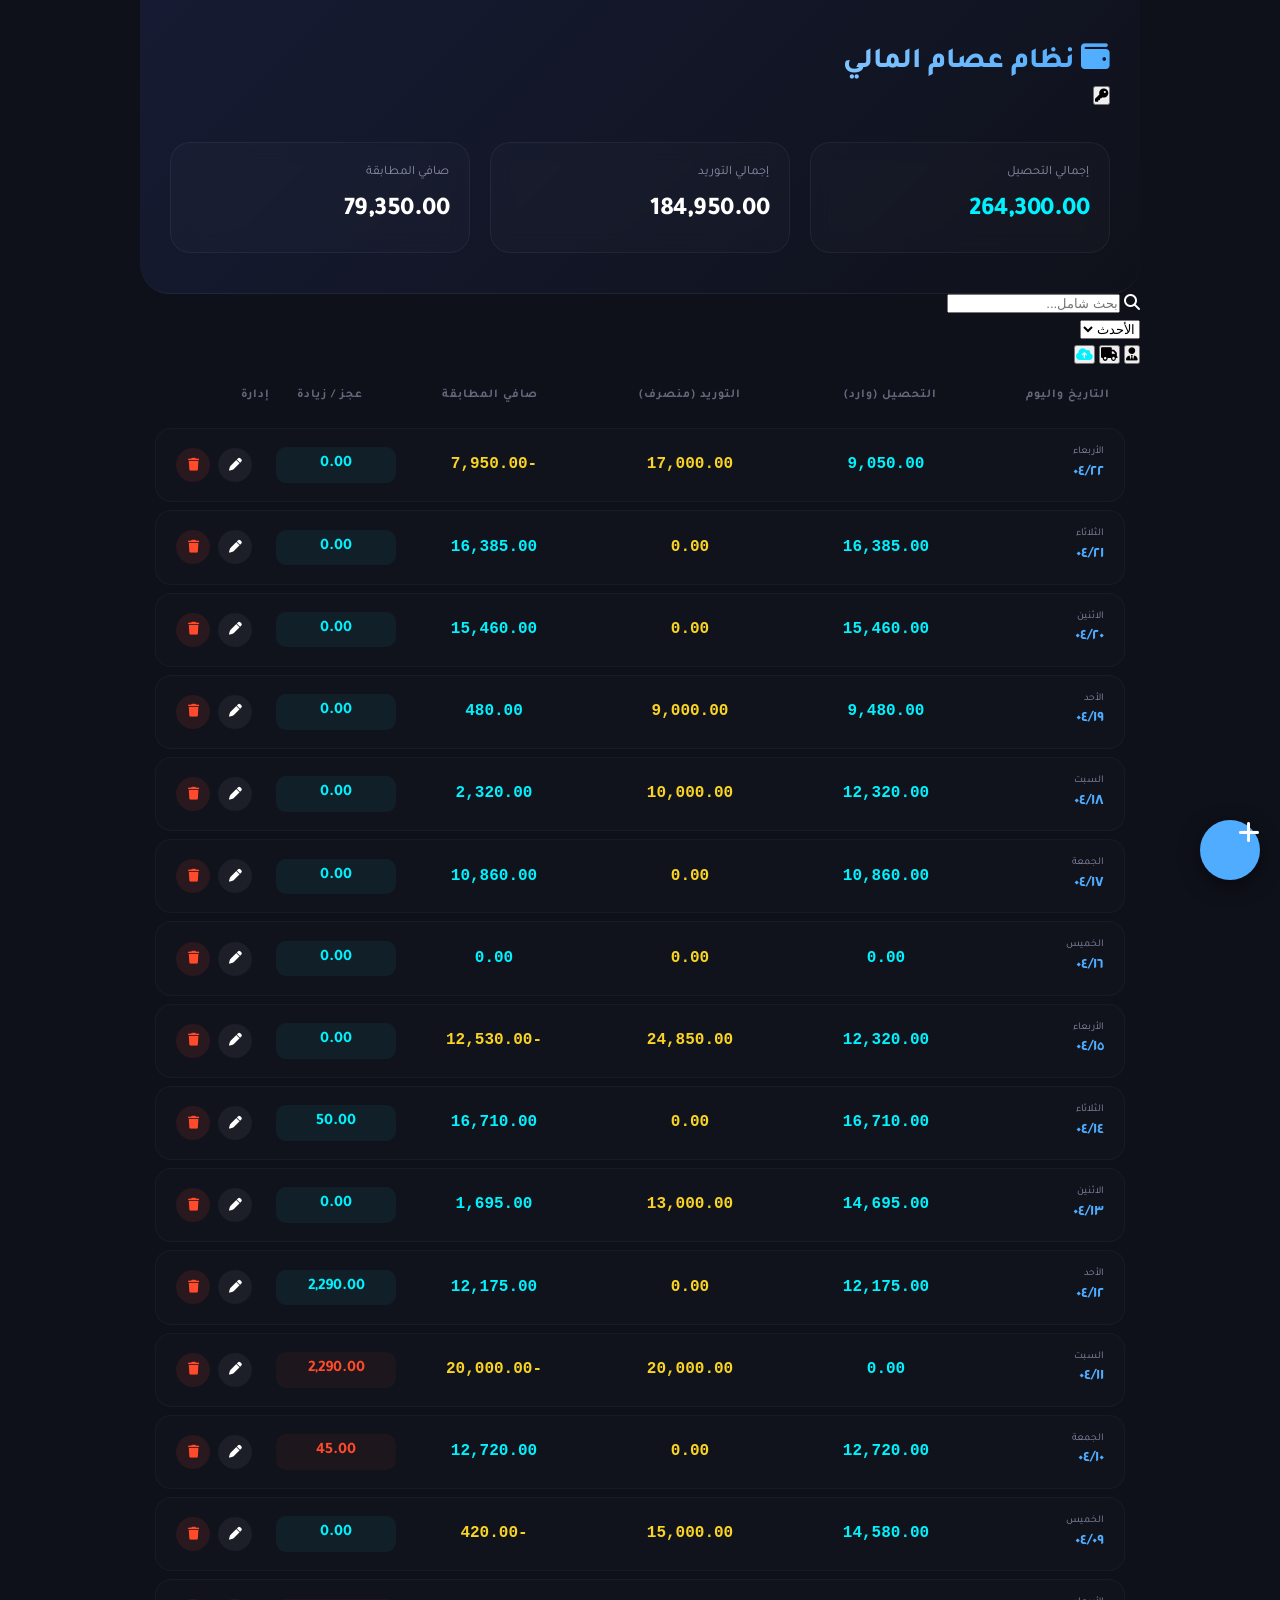
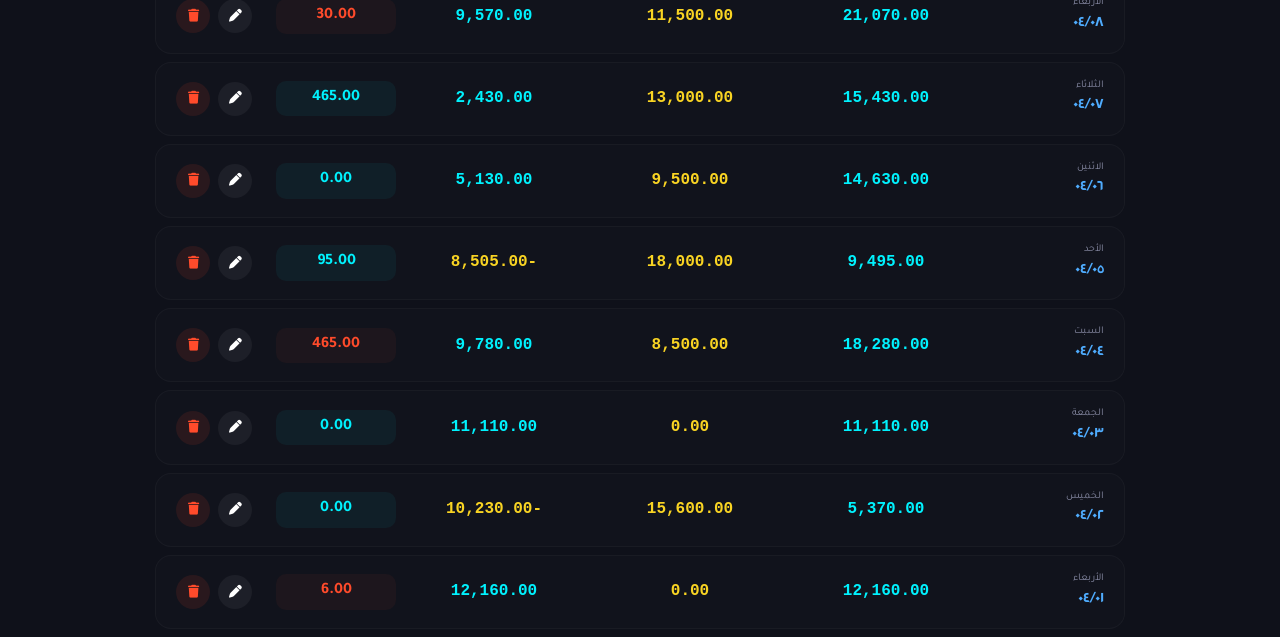
==== index.html @ e0b7559a "Cloud Integration: Added 'Save Supply Invoices' to GitHub, Fixed Excel encoding (English headers), a" ====
<!DOCTYPE html>
<html lang="ar" dir="rtl">
<head>
    <meta charset="UTF-8">
    <meta name="viewport" content="width=device-width, initial-scale=1.0">
    <title>Essam Financial OS | الرئيسية</title>
    <link rel="stylesheet" href="css/vars.css">
    <link rel="stylesheet" href="css/dashboard.css">
    <link rel="stylesheet" href="css/modals.css">
    <link href="https://fonts.googleapis.com/css2?family=Tajawal:wght@400;500;700&display=swap" rel="stylesheet">
    <link rel="stylesheet" href="https://cdnjs.cloudflare.com/ajax/libs/font-awesome/6.4.0/css/all.min.css">
</head>
<body>
    <div id="app">
        <header class="main-header">
            <div class="header-top">
                <h1><i class="fas fa-wallet"></i> نظام عصام المالي</h1>
                <div class="header-actions">
                    <button class="btn-action" id="navSettings"><i class="fas fa-key"></i></button>
                </div>
            </div>

            <div class="f-summary-grid">
                <div class="f-card-premium income">
                    <span class="f-label">إجمالي التحصيل</span>
                    <span class="f-value" id="fTotalCollection">0.00</span>
                </div>
                <div class="f-card-premium supply">
                    <span class="f-label">إجمالي التوريد</span>
                    <span class="f-value" id="fTotalSupply">0.00</span>
                </div>
                <div class="f-card-premium amazon">
                    <span class="f-label">صافي المطابقة</span>
                    <span class="f-value" id="fTotalAmazon">0.00</span>
                </div>
            </div>
        </header>

        <div class="smart-toolbar">
            <div class="search-box">
                <i class="fas fa-search"></i>
                <input type="text" id="searchTerm" placeholder="بحث شامل...">
            </div>
            <div class="toolbar-group">
                <select id="sortBy">
                    <option value="date-desc">الأحدث</option>
                    <option value="date-asc">الأقدم</option>
                </select>
            </div>
            <div class="toolbar-actions">
                <button class="btn-action" onclick="openReportModal('essam')" title="تقرير عصام"><i class="fas fa-user-tie"></i></button>
                <button class="btn-action" onclick="openReportModal('amazon')" title="تقرير أمازون"><i class="fas fa-truck"></i></button>
                <button class="btn-action pulse" id="btnSyncGithub" title="حفظ التوريدات للسحابة"><i class="fas fa-cloud-upload-alt" style="color:#00f2fe"></i></button>
            </div>
        </div>

        <div class="ledger-header">
            <div>التاريخ واليوم</div>
            <div style="text-align:center">التحصيل (وارد)</div>
            <div style="text-align:center">التوريد (منصرف)</div>
            <div style="text-align:center">صافي المطابقة</div>
            <div style="text-align:center">عجز / زيادة</div>
            <div style="text-align:right">إدارة</div>
        </div>
        <div class="ledger-body" id="detailedReportsList"></div>

        <div class="fab" onclick="openAddModal()">
            <i class="fas fa-plus"></i>
        </div>

        <!-- Add Modal -->
        <div id="recordModal" class="modal">
            <div class="modal-content">
                <div class="modal-header"><h3>إضافة سجل</h3><button class="close-modal" onclick="closeAddModal()">&times;</button></div>
                <form id="recordForm" class="form-grid">
                    <input type="hidden" id="recordIndex">
                    <div class="form-group"><label>التاريخ</label><input type="date" id="date" required></div>
                    <div style="display:grid;grid-template-columns:1fr 1fr;gap:10px;">
                        <div class="form-group"><label>التحصيل (+)</label><input type="number" id="collection" value="0"></div>
                        <div class="form-group"><label>انستا (+)</label><input type="number" id="instaShop" value="0"></div>
                    </div>
                    <div style="display:grid;grid-template-columns:1fr 1fr;gap:10px;">
                        <div class="form-group"><label>توريد (-)</label><input type="number" id="supply" value="0"></div>
                        <div class="form-group"><label>كاش (-)</label><input type="number" id="cash" value="0"></div>
                    </div>
                    <div style="display:grid;grid-template-columns:1fr 1fr;gap:10px;">
                        <div class="form-group"><label>مشتريات (-)</label><input type="number" id="purchases" value="0"></div>
                        <div class="form-group"><label>محل (-)</label><input type="number" id="expenses" value="0"></div>
                    </div>
                    <div class="form-group"><label>عصام (-)</label><input type="number" id="essam" value="0"></div>
                    <div class="form-group"><label>الفعلي بالخزنة</label><input type="number" id="actualAmount" value="0"></div>
                    <button type="submit" class="btn-submit">حفظ</button>
                </form>
            </div>
        </div>

        <!-- Report Modal -->
        <div id="reportModal" class="modal">
            <div class="modal-content" style="max-width:350px">
                <div class="modal-header"><h3 id="repTitle">تقرير</h3><button class="close-modal" onclick="closeReportModal()">&times;</button></div>
                <div class="form-grid">
                    <div class="form-group"><label>من</label><input type="date" id="repFrom"></div>
                    <div class="form-group"><label>إلى</label><input type="date" id="repTo"></div>
                    <div class="report-options">
                        <button class="btn-report" onclick="exportReport('excel')"><i class="fas fa-file-excel"></i> Excel</button>
                        <button class="btn-report" onclick="exportReport('pdf')"><i class="fas fa-file-pdf"></i> PDF</button>
                    </div>
                </div>
            </div>
        </div>
    </div>

    <script src="config.js"></script>
    <script src="app.js"></script>
</body>
</html>
---- css/vars.css ----
:root {
    --primary: #4facfe;
    --primary-dark: #00f2fe;
    --secondary: #8b8ea8;
    --success: #00f2fe;
    --warning: #f9d423;
    --danger: #ff4b2b;
    --bg-dark: #0f111a;
    --glass-bg: rgba(255, 255, 255, 0.03);
    --glass-border: rgba(255, 255, 255, 0.08);
    --text-main: #ffffff;
    --font-main: 'Tajawal', sans-serif;
}

* {
    margin: 0;
    padding: 0;
    box-sizing: border-box;
    -webkit-tap-highlight-color: transparent;
}

body {
    font-family: var(--font-main);
    background-color: var(--bg-dark);
    color: var(--text-main);
    line-height: 1.6;
    overflow-x: hidden;
}

#app {
    max-width: 1000px;
    margin: 0 auto;
    min-height: 100vh;
}

.btn-submit {
    width: 100%;
    padding: 14px;
    border-radius: 12px;
    border: none;
    background: linear-gradient(135deg, var(--primary), var(--primary-dark));
    color: white;
    font-weight: 700;
    font-size: 1rem;
    cursor: pointer;
    transition: 0.3s;
}

.btn-submit:hover { transform: translateY(-2px); box-shadow: 0 5px 15px rgba(79, 172, 254, 0.4); }
---- css/dashboard.css ----
/* Premium Dashboard Styles */
.main-header {
    background: linear-gradient(135deg, #161b33 0%, #0f111a 100%);
    padding: 40px 30px;
    border-bottom: 1px solid rgba(255, 255, 255, 0.05);
    border-radius: 0 0 30px 30px;
}

.header-top h1 {
    font-size: 1.8rem;
    background: linear-gradient(to right, #fff, #4facfe);
    -webkit-background-clip: text;
    -webkit-text-fill-color: transparent;
    font-weight: 800;
}

.f-summary-grid {
    display: grid;
    grid-template-columns: repeat(3, 1fr);
    gap: 20px;
    margin-top: 30px;
}

.f-card-premium {
    background: rgba(255, 255, 255, 0.02);
    padding: 20px;
    border-radius: 20px;
    border: 1px solid rgba(255, 255, 255, 0.05);
    backdrop-filter: blur(10px);
    transition: 0.3s;
}

.f-card-premium:hover { border-color: var(--primary); transform: translateY(-3px); }
.f-card-premium .f-label { color: var(--secondary); font-size: 0.8rem; margin-bottom: 8px; display: block; }
.f-card-premium .f-value { font-size: 1.6rem; font-weight: 800; letter-spacing: -0.5px; }

/* Ledger Overhaul */
.ledger-header {
    display: grid;
    grid-template-columns: 120px 1fr 1fr 1fr 120px 100px;
    padding: 15px 30px;
    font-size: 0.75rem;
    font-weight: 700;
    color: var(--secondary);
    letter-spacing: 1px;
    opacity: 0.7;
}

.ledger-row-premium {
    display: grid;
    grid-template-columns: 120px 1fr 1fr 1fr 120px 100px;
    align-items: center;
    background: rgba(255, 255, 255, 0.01);
    margin: 8px 15px;
    padding: 15px 20px;
    border-radius: 16px;
    border: 1px solid rgba(255, 255, 255, 0.03);
    transition: 0.2s;
}

.ledger-row-premium:hover { background: rgba(255, 255, 255, 0.04); border-color: rgba(255, 255, 255, 0.1); }

.col-date { display: flex; flex-direction: column; }
.day-name { font-size: 0.65rem; color: var(--secondary); text-transform: uppercase; }
.date-val { font-size: 1rem; font-weight: 700; color: var(--primary); }

.col-val { font-family: 'JetBrains Mono', monospace; font-size: 1rem; font-weight: 600; text-align: center; }
.income { color: #00f2fe; }
.expense { color: #f9d423; }

.col-val-diff { text-align: center; padding: 5px 10px; border-radius: 10px; }
.col-val-diff span { display: block; font-size: 0.6rem; margin-bottom: 2px; }
.col-val-diff.pos { background: rgba(0, 242, 254, 0.05); color: #00f2fe; }
.col-val-diff.neg { background: rgba(255, 75, 43, 0.05); color: #ff4b2b; }

.col-actions { display: flex; gap: 8px; justify-content: flex-end; }
.btn-circle-edit, .btn-circle-delete {
    width: 34px; height: 34px; border-radius: 50%; border: none; cursor: pointer; display: flex; align-items: center; justify-content: center; font-size: 0.8rem; transition: 0.2s;
}
.btn-circle-edit { background: rgba(255,255,255,0.05); color: #fff; }
.btn-circle-delete { background: rgba(255, 75, 43, 0.1); color: #ff4b2b; }
.btn-circle-edit:hover { background: var(--primary); }
.btn-circle-delete:hover { background: #ff4b2b; color: #fff; }

.no-data-premium { padding: 50px; text-align: center; color: var(--secondary); font-size: 0.9rem; }

/* Print Mode Optimization */
@media print {
    body { background: #fff !important; color: #000 !important; padding: 0; }
    .main-header, .smart-toolbar, .fab, .col-actions, .modal { display: none !important; }
    #app { max-width: 100%; margin: 0; padding: 0; box-shadow: none; }
    
    .ledger-header, .ledger-row-premium {
        grid-template-columns: 1fr 1fr 1fr 1fr 1fr !important; /* Hide actions column */
        border: 1px solid #eee !important;
        background: #fff !important;
        color: #000 !important;
        margin: 0 !important;
        border-radius: 0 !important;
    }
    
    .date-val, .income, .expense, .pos, .neg { color: #000 !important; background: none !important; }
    .day-name { color: #666 !important; }
    
    .ledger-row-premium { page-break-inside: avoid; }
}
---- css/modals.css ----
/* Modals & Popups */
.modal {
    position: fixed;
    top: 0;
    left: 0;
    width: 100%;
    height: 100%;
    background: rgba(0,0,0,0.8);
    display: flex;
    justify-content: center;
    align-items: center;
    z-index: 1000;
    opacity: 0;
    visibility: hidden;
    transition: 0.3s;
    backdrop-filter: blur(5px);
}

.modal.active { opacity: 1; visibility: visible; }

.modal-content {
    background: #1a1c2c;
    width: 90%;
    max-width: 400px;
    padding: 25px;
    border-radius: 20px;
    border: 1px solid var(--glass-border);
    position: relative;
}

.modal-header {
    display: flex;
    justify-content: space-between;
    align-items: center;
    margin-bottom: 20px;
}

.close-modal {
    background: none;
    border: none;
    color: var(--secondary);
    font-size: 1.5rem;
    cursor: pointer;
}

.form-grid {
    display: grid;
    grid-template-columns: 1fr;
    gap: 15px;
}

.form-group label {
    display: block;
    font-size: 0.8rem;
    color: var(--secondary);
    margin-bottom: 5px;
}

.form-group input {
    width: 100%;
    padding: 10px;
    background: rgba(0,0,0,0.3);
    border: 1px solid var(--glass-border);
    border-radius: 8px;
    color: white;
}

/* Specific Report Modal Styles */
.report-options {
    display: grid;
    grid-template-columns: 1fr 1fr;
    gap: 10px;
    margin-top: 20px;
}

.btn-report {
    padding: 12px;
    border-radius: 10px;
    border: 1px solid var(--glass-border);
    background: var(--glass-bg);
    color: white;
    font-size: 0.8rem;
    cursor: pointer;
    text-align: center;
}

.btn-report i { display: block; font-size: 1.2rem; margin-bottom: 5px; }
.btn-report:hover { background: var(--primary); border-color: var(--primary); }

/* Floating Action Button */
.fab {
    position: fixed;
    bottom: 20px;
    right: 20px;
    width: 60px;
    height: 60px;
    background: var(--primary);
    border-radius: 50%;
    display: flex;
    justify-content: center;
    align-items: center;
    color: white;
    font-size: 1.5rem;
    box-shadow: 0 5px 20px rgba(0,0,0,0.5);
    z-index: 500;
    cursor: pointer;
}
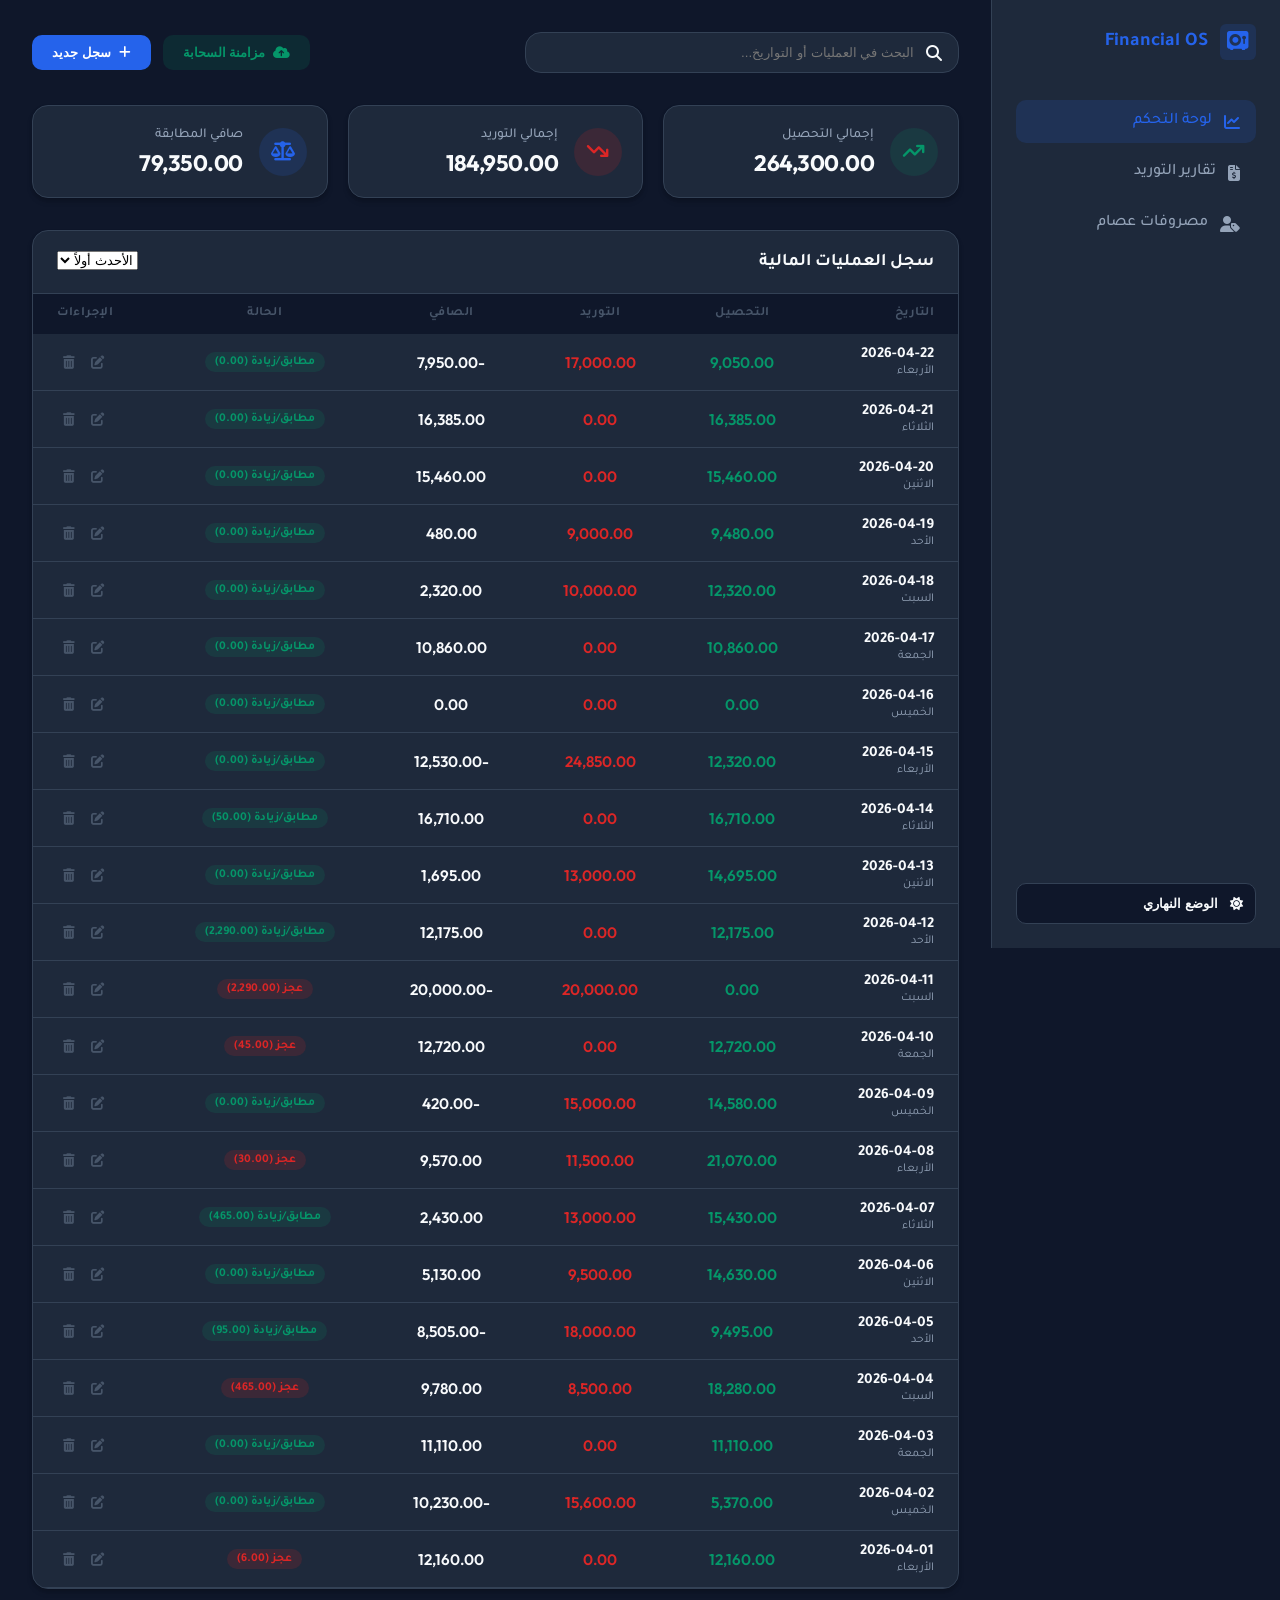
==== commit 836ffefa: "Enterprise Overhaul: Implemented High-Density UI, Advanced Theme Engine, and Native RTL Architecture" ====
--- a/index.html
+++ b/index.html
@@ -1,115 +1,170 @@
 <!DOCTYPE html>
-<html lang="ar" dir="rtl">
+<html lang="ar" dir="rtl" data-theme="dark">
 <head>
     <meta charset="UTF-8">
     <meta name="viewport" content="width=device-width, initial-scale=1.0">
-    <title>Essam Financial OS | الرئيسية</title>
-    <link rel="stylesheet" href="css/vars.css">
-    <link rel="stylesheet" href="css/dashboard.css">
+    <title>Financial OS | Command Center</title>
+    <link rel="stylesheet" href="css/theme.css">
+    <link rel="stylesheet" href="css/dashboard_new.css">
     <link rel="stylesheet" href="css/modals.css">
-    <link href="https://fonts.googleapis.com/css2?family=Tajawal:wght@400;500;700&display=swap" rel="stylesheet">
+    <link rel="stylesheet" href="css/print.css">
+    <link href="https://fonts.googleapis.com/css2?family=Outfit:wght@400;600&family=Tajawal:wght@400;500;700&display=swap" rel="stylesheet">
     <link rel="stylesheet" href="https://cdnjs.cloudflare.com/ajax/libs/font-awesome/6.4.0/css/all.min.css">
 </head>
 <body>
-    <div id="app">
-        <header class="main-header">
-            <div class="header-top">
-                <h1><i class="fas fa-wallet"></i> نظام عصام المالي</h1>
-                <div class="header-actions">
-                    <button class="btn-action" id="navSettings"><i class="fas fa-key"></i></button>
+    <div class="app-shell">
+        <aside class="sidebar">
+            <div class="logo">
+                <div class="logo-icon"><i class="fas fa-vault"></i></div>
+                <span>Financial OS</span>
+            </div>
+            <nav class="side-nav">
+                <a href="#" class="active"><i class="fas fa-chart-line"></i> لوحة التحكم</a>
+                <a href="#" onclick="openReportModal('amazon')"><i class="fas fa-file-invoice-dollar"></i> تقارير التوريد</a>
+                <a href="#" onclick="openReportModal('essam')"><i class="fas fa-user-tag"></i> مصروفات عصام</a>
+            </nav>
+            <div class="sidebar-footer">
+                <button id="themeToggle" class="theme-btn">
+                    <i class="fas fa-moon"></i>
+                    <span>الوضع الليلي</span>
+                </button>
+            </div>
+        </aside>
+
+        <main class="main-content">
+            <header class="top-bar">
+                <div class="search-wrapper">
+                    <i class="fas fa-search"></i>
+                    <input type="text" id="searchTerm" placeholder="البحث في العمليات أو التواريخ...">
                 </div>
+                <div class="top-actions">
+                    <button class="btn-sync" id="btnSyncGithub" title="Sync to Cloud">
+                        <i class="fas fa-cloud-upload-alt"></i>
+                        <span>مزامنة السحابة</span>
+                    </button>
+                    <button class="btn-primary" onclick="openAddModal()">
+                        <i class="fas fa-plus"></i>
+                        <span>سجل جديد</span>
+                    </button>
+                </div>
+            </header>
+
+            <div class="dashboard-grid">
+                <!-- Summary Section -->
+                <section class="summary-section">
+                    <div class="stat-card">
+                        <div class="stat-icon income"><i class="fas fa-arrow-trend-up"></i></div>
+                        <div class="stat-info">
+                            <span class="stat-label">إجمالي التحصيل</span>
+                            <h3 id="fTotalCollection">0.00</h3>
+                        </div>
+                    </div>
+                    <div class="stat-card">
+                        <div class="stat-icon expense"><i class="fas fa-arrow-trend-down"></i></div>
+                        <div class="stat-info">
+                            <span class="stat-label">إجمالي التوريد</span>
+                            <h3 id="fTotalSupply">0.00</h3>
+                        </div>
+                    </div>
+                    <div class="stat-card highlight">
+                        <div class="stat-icon balance"><i class="fas fa-scale-balanced"></i></div>
+                        <div class="stat-info">
+                            <span class="stat-label">صافي المطابقة</span>
+                            <h3 id="fTotalAmazon">0.00</h3>
+                        </div>
+                    </div>
+                </section>
+
+                <!-- Data Table Section -->
+                <section class="table-section">
+                    <div class="table-card">
+                        <div class="table-header">
+                            <h2>سجل العمليات المالية</h2>
+                            <div class="table-filters">
+                                <select id="sortBy">
+                                    <option value="date-desc">الأحدث أولاً</option>
+                                    <option value="date-asc">الأقدم أولاً</option>
+                                </select>
+                            </div>
+                        </div>
+                        <div class="table-responsive">
+                            <table class="financial-table">
+                                <thead>
+                                    <tr>
+                                        <th>التاريخ</th>
+                                        <th class="text-center">التحصيل</th>
+                                        <th class="text-center">التوريد</th>
+                                        <th class="text-center">الصافي</th>
+                                        <th class="text-center">الحالة</th>
+                                        <th class="text-right">الإجراءات</th>
+                                    </tr>
+                                </thead>
+                                <tbody id="detailedReportsList">
+                                    <!-- Dynamic Content -->
+                                </tbody>
+                            </table>
+                        </div>
+                    </div>
+                </section>
             </div>
+        </main>
+    </div>
 
-            <div class="f-summary-grid">
-                <div class="f-card-premium income">
-                    <span class="f-label">إجمالي التحصيل</span>
-                    <span class="f-value" id="fTotalCollection">0.00</span>
+    <!-- Modals (Kept structure but will restyle) -->
+    <div id="recordModal" class="modal">
+        <div class="modal-content">
+            <div class="modal-header">
+                <h3>تحرير بيانات السجل</h3>
+                <button class="close-modal" onclick="closeAddModal()">&times;</button>
+            </div>
+            <form id="recordForm" class="modern-form">
+                <input type="hidden" id="recordIndex">
+                <div class="form-row">
+                    <div class="form-group"><label>التاريخ</label><input type="date" id="date" required></div>
                 </div>
-                <div class="f-card-premium supply">
-                    <span class="f-label">إجمالي التوريد</span>
-                    <span class="f-value" id="fTotalSupply">0.00</span>
+                <div class="form-row">
+                    <div class="form-group"><label>التحصيل</label><input type="number" id="collection" value="0"></div>
+                    <div class="form-group"><label>توريد أمازون</label><input type="number" id="supply" value="0"></div>
                 </div>
-                <div class="f-card-premium amazon">
-                    <span class="f-label">صافي المطابقة</span>
-                    <span class="f-value" id="fTotalAmazon">0.00</span>
+                <div class="form-row">
+                    <div class="form-group"><label>انستا</label><input type="number" id="instaShop" value="0"></div>
+                    <div class="form-group"><label>كاش</label><input type="number" id="cash" value="0"></div>
                 </div>
+                <div class="form-row">
+                    <div class="form-group"><label>مشتريات</label><input type="number" id="purchases" value="0"></div>
+                    <div class="form-group"><label>مصروف محل</label><input type="number" id="expenses" value="0"></div>
+                </div>
+                <div class="form-row">
+                    <div class="form-group"><label>مصروف عصام</label><input type="number" id="essam" value="0"></div>
+                    <div class="form-group"><label>الفعلي بالخزنة</label><input type="number" id="actualAmount" value="0"></div>
+                </div>
+                <div class="form-footer">
+                    <button type="submit" class="btn-primary full-width">حفظ البيانات</button>
+                </div>
+            </form>
+        </div>
+    </div>
+
+    <!-- Report Modal -->
+    <div id="reportModal" class="modal">
+        <div class="modal-content narrow">
+            <div class="modal-header">
+                <h3 id="repTitle">استخراج تقرير</h3>
+                <button class="close-modal" onclick="closeReportModal()">&times;</button>
             </div>
-        </header>
-
-        <div class="smart-toolbar">
-            <div class="search-box">
-                <i class="fas fa-search"></i>
-                <input type="text" id="searchTerm" placeholder="بحث شامل...">
-            </div>
-            <div class="toolbar-group">
-                <select id="sortBy">
-                    <option value="date-desc">الأحدث</option>
-                    <option value="date-asc">الأقدم</option>
-                </select>
-            </div>
-            <div class="toolbar-actions">
-                <button class="btn-action" onclick="openReportModal('essam')" title="تقرير عصام"><i class="fas fa-user-tie"></i></button>
-                <button class="btn-action" onclick="openReportModal('amazon')" title="تقرير أمازون"><i class="fas fa-truck"></i></button>
-                <button class="btn-action pulse" id="btnSyncGithub" title="حفظ التوريدات للسحابة"><i class="fas fa-cloud-upload-alt" style="color:#00f2fe"></i></button>
-            </div>
-        </div>
-
-        <div class="ledger-header">
-            <div>التاريخ واليوم</div>
-            <div style="text-align:center">التحصيل (وارد)</div>
-            <div style="text-align:center">التوريد (منصرف)</div>
-            <div style="text-align:center">صافي المطابقة</div>
-            <div style="text-align:center">عجز / زيادة</div>
-            <div style="text-align:right">إدارة</div>
-        </div>
-        <div class="ledger-body" id="detailedReportsList"></div>
-
-        <div class="fab" onclick="openAddModal()">
-            <i class="fas fa-plus"></i>
-        </div>
-
-        <!-- Add Modal -->
-        <div id="recordModal" class="modal">
-            <div class="modal-content">
-                <div class="modal-header"><h3>إضافة سجل</h3><button class="close-modal" onclick="closeAddModal()">&times;</button></div>
-                <form id="recordForm" class="form-grid">
-                    <input type="hidden" id="recordIndex">
-                    <div class="form-group"><label>التاريخ</label><input type="date" id="date" required></div>
-                    <div style="display:grid;grid-template-columns:1fr 1fr;gap:10px;">
-                        <div class="form-group"><label>التحصيل (+)</label><input type="number" id="collection" value="0"></div>
-                        <div class="form-group"><label>انستا (+)</label><input type="number" id="instaShop" value="0"></div>
-                    </div>
-                    <div style="display:grid;grid-template-columns:1fr 1fr;gap:10px;">
-                        <div class="form-group"><label>توريد (-)</label><input type="number" id="supply" value="0"></div>
-                        <div class="form-group"><label>كاش (-)</label><input type="number" id="cash" value="0"></div>
-                    </div>
-                    <div style="display:grid;grid-template-columns:1fr 1fr;gap:10px;">
-                        <div class="form-group"><label>مشتريات (-)</label><input type="number" id="purchases" value="0"></div>
-                        <div class="form-group"><label>محل (-)</label><input type="number" id="expenses" value="0"></div>
-                    </div>
-                    <div class="form-group"><label>عصام (-)</label><input type="number" id="essam" value="0"></div>
-                    <div class="form-group"><label>الفعلي بالخزنة</label><input type="number" id="actualAmount" value="0"></div>
-                    <button type="submit" class="btn-submit">حفظ</button>
-                </form>
-            </div>
-        </div>
-
-        <!-- Report Modal -->
-        <div id="reportModal" class="modal">
-            <div class="modal-content" style="max-width:350px">
-                <div class="modal-header"><h3 id="repTitle">تقرير</h3><button class="close-modal" onclick="closeReportModal()">&times;</button></div>
-                <div class="form-grid">
-                    <div class="form-group"><label>من</label><input type="date" id="repFrom"></div>
-                    <div class="form-group"><label>إلى</label><input type="date" id="repTo"></div>
-                    <div class="report-options">
-                        <button class="btn-report" onclick="exportReport('excel')"><i class="fas fa-file-excel"></i> Excel</button>
-                        <button class="btn-report" onclick="exportReport('pdf')"><i class="fas fa-file-pdf"></i> PDF</button>
-                    </div>
+            <div class="modal-body">
+                <div class="form-group"><label>من تاريخ</label><input type="date" id="repFrom"></div>
+                <div class="form-group"><label>إلى تاريخ</label><input type="date" id="repTo"></div>
+                <div class="report-actions">
+                    <button class="btn-secondary" onclick="exportReport('excel')"><i class="fas fa-file-excel"></i> Excel</button>
+                    <button class="btn-primary" onclick="exportReport('pdf')"><i class="fas fa-file-pdf"></i> PDF Report</button>
                 </div>
             </div>
         </div>
     </div>
 
+    <div id="printTemplate"></div>
+
     <script src="config.js"></script>
     <script src="app.js"></script>
 </body>
--- a/css/theme.css
+++ b/css/theme.css
@@ -0,0 +1,50 @@
+:root {
+    /* --- Light Mode Palette (Default) --- */
+    --bg-main: #f8fafc;
+    --bg-card: #ffffff;
+    --bg-input: #ffffff;
+    --text-primary: #0f172a;
+    --text-secondary: #64748b;
+    --text-muted: #94a3b8;
+    --border: #e2e8f0;
+    --border-hover: #cbd5e1;
+    --shadow: 0 1px 3px rgba(0,0,0,0.05), 0 1px 2px rgba(0,0,0,0.02);
+    
+    /* --- Brand Colors --- */
+    --primary: #2563eb;
+    --primary-soft: #dbeafe;
+    --success: #059669;
+    --success-soft: #d1fae5;
+    --danger: #dc2626;
+    --danger-soft: #fee2e2;
+    --warning: #d97706;
+    --warning-soft: #fef3c7;
+    
+    /* --- Layout --- */
+    --radius-sm: 6px;
+    --radius-md: 10px;
+    --radius-lg: 16px;
+    --max-width: 1100px;
+}
+
+[data-theme="dark"] {
+    /* --- Dark Mode Palette --- */
+    --bg-main: #0f172a;
+    --bg-card: #1e293b;
+    --bg-input: #0f172a;
+    --text-primary: #f8fafc;
+    --text-secondary: #94a3b8;
+    --text-muted: #475569;
+    --border: #334155;
+    --border-hover: #475569;
+    --shadow: 0 4px 6px -1px rgba(0, 0, 0, 0.2), 0 2px 4px -1px rgba(0, 0, 0, 0.1);
+
+    --primary-soft: rgba(37, 99, 235, 0.15);
+    --success-soft: rgba(5, 150, 105, 0.15);
+    --danger-soft: rgba(220, 38, 38, 0.15);
+    --warning-soft: rgba(217, 119, 6, 0.15);
+}
+
+* {
+    transition: background-color 0.2s ease, border-color 0.2s ease, color 0.1s ease;
+}
--- a/css/dashboard_new.css
+++ b/css/dashboard_new.css
@@ -0,0 +1,269 @@
+/* Dashboard Layout & Components */
+body {
+    background-color: var(--bg-main);
+    color: var(--text-primary);
+    font-family: 'Tajawal', sans-serif;
+    margin: 0;
+    overflow-x: hidden;
+}
+
+.app-shell {
+    display: flex;
+    min-height: 100vh;
+}
+
+/* Sidebar */
+.sidebar {
+    width: 240px;
+    background-color: var(--bg-card);
+    border-left: 1px solid var(--border);
+    display: flex;
+    flex-direction: column;
+    padding: 24px;
+    position: sticky;
+    top: 0;
+    height: 100vh;
+}
+
+.logo {
+    display: flex;
+    align-items: center;
+    gap: 12px;
+    font-weight: 700;
+    font-size: 1.2rem;
+    color: var(--primary);
+    margin-bottom: 40px;
+}
+
+.logo-icon {
+    width: 36px;
+    height: 36px;
+    background: var(--primary-soft);
+    display: flex;
+    align-items: center;
+    justify-content: center;
+    border-radius: var(--radius-sm);
+}
+
+.side-nav {
+    display: flex;
+    flex-direction: column;
+    gap: 8px;
+    flex: 1;
+}
+
+.side-nav a {
+    display: flex;
+    align-items: center;
+    gap: 12px;
+    padding: 12px 16px;
+    border-radius: var(--radius-md);
+    text-decoration: none;
+    color: var(--text-secondary);
+    font-weight: 500;
+    transition: 0.2s;
+}
+
+.side-nav a:hover, .side-nav a.active {
+    background: var(--primary-soft);
+    color: var(--primary);
+}
+
+.theme-btn {
+    display: flex;
+    align-items: center;
+    gap: 12px;
+    padding: 12px;
+    width: 100%;
+    background: var(--bg-main);
+    border: 1px solid var(--border);
+    border-radius: var(--radius-md);
+    color: var(--text-primary);
+    cursor: pointer;
+    font-weight: 600;
+}
+
+/* Main Content */
+.main-content {
+    flex: 1;
+    padding: 32px;
+    max-width: var(--max-width);
+    margin: 0 auto;
+}
+
+.top-bar {
+    display: flex;
+    justify-content: space-between;
+    align-items: center;
+    margin-bottom: 32px;
+}
+
+.search-wrapper {
+    background: var(--bg-card);
+    border: 1px solid var(--border);
+    border-radius: var(--radius-lg);
+    padding: 0 16px;
+    display: flex;
+    align-items: center;
+    gap: 12px;
+    width: 400px;
+}
+
+.search-wrapper input {
+    border: none;
+    background: transparent;
+    padding: 12px 0;
+    width: 100%;
+    color: var(--text-primary);
+    outline: none;
+}
+
+.top-actions {
+    display: flex;
+    gap: 12px;
+}
+
+/* Buttons */
+.btn-primary, .btn-secondary, .btn-sync {
+    display: flex;
+    align-items: center;
+    gap: 8px;
+    padding: 10px 20px;
+    border-radius: var(--radius-md);
+    border: none;
+    font-weight: 600;
+    cursor: pointer;
+    transition: 0.2s;
+}
+
+.btn-primary { background: var(--primary); color: #fff; }
+.btn-primary:hover { opacity: 0.9; transform: translateY(-1px); }
+
+.btn-secondary { background: var(--bg-main); border: 1px solid var(--border); color: var(--text-primary); }
+
+.btn-sync { background: var(--success-soft); color: var(--success); }
+
+/* Dashboard Cards */
+.summary-section {
+    display: grid;
+    grid-template-columns: repeat(3, 1fr);
+    gap: 20px;
+    margin-bottom: 32px;
+}
+
+.stat-card {
+    background: var(--bg-card);
+    padding: 20px;
+    border-radius: var(--radius-lg);
+    border: 1px solid var(--border);
+    display: flex;
+    align-items: center;
+    gap: 16px;
+    box-shadow: var(--shadow);
+}
+
+.stat-icon {
+    width: 48px;
+    height: 48px;
+    border-radius: 50%;
+    display: flex;
+    align-items: center;
+    justify-content: center;
+    font-size: 1.2rem;
+}
+
+.stat-icon.income { background: var(--success-soft); color: var(--success); }
+.stat-icon.expense { background: var(--danger-soft); color: var(--danger); }
+.stat-icon.balance { background: var(--primary-soft); color: var(--primary); }
+
+.stat-label { color: var(--text-secondary); font-size: 0.85rem; font-weight: 500; }
+.stat-info h3 { margin: 4px 0 0; font-size: 1.4rem; font-family: 'Outfit', sans-serif; letter-spacing: -0.5px; }
+
+/* Financial Table */
+.table-card {
+    background: var(--bg-card);
+    border-radius: var(--radius-lg);
+    border: 1px solid var(--border);
+    box-shadow: var(--shadow);
+    overflow: hidden;
+}
+
+.table-header {
+    padding: 20px 24px;
+    border-bottom: 1px solid var(--border);
+    display: flex;
+    justify-content: space-between;
+    align-items: center;
+}
+
+.table-header h2 { margin: 0; font-size: 1.1rem; }
+
+.financial-table {
+    width: 100%;
+    border-collapse: collapse;
+}
+
+.financial-table th {
+    background: var(--bg-main);
+    padding: 12px 24px;
+    text-align: right;
+    font-size: 0.8rem;
+    text-transform: uppercase;
+    color: var(--text-muted);
+    letter-spacing: 0.5px;
+}
+
+.financial-table td {
+    padding: 12px 24px;
+    border-bottom: 1px solid var(--border);
+    font-size: 0.95rem;
+}
+
+.financial-table tr:hover { background: var(--bg-main); }
+
+.text-center { text-align: center !important; }
+.text-right { text-align: left !important; } /* RTL Swap */
+
+.num { font-family: 'Outfit', sans-serif; font-weight: 600; }
+.pos { color: var(--success); }
+.neg { color: var(--danger); }
+
+/* Status Tags */
+.status-tag {
+    padding: 4px 10px;
+    border-radius: 20px;
+    font-size: 0.75rem;
+    font-weight: 700;
+}
+.status-tag.pos { background: var(--success-soft); color: var(--success); }
+.status-tag.neg { background: var(--danger-soft); color: var(--danger); }
+
+/* Icons */
+.action-btn {
+    background: transparent;
+    border: none;
+    color: var(--text-muted);
+    cursor: pointer;
+    padding: 6px;
+    transition: 0.2s;
+}
+.action-btn:hover { color: var(--primary); }
+.action-btn.delete:hover { color: var(--danger); }
+
+/* Form Elements */
+.modern-form .form-row {
+    display: grid;
+    grid-template-columns: 1fr 1fr;
+    gap: 16px;
+    margin-bottom: 16px;
+}
+
+.form-group label { display: block; margin-bottom: 6px; font-size: 0.85rem; color: var(--text-secondary); }
+.form-group input {
+    width: 100%;
+    padding: 10px;
+    border-radius: var(--radius-sm);
+    border: 1px solid var(--border);
+    background: var(--bg-input);
+    color: var(--text-primary);
+}
--- a/css/modals.css
+++ b/css/modals.css
@@ -1,107 +1,87 @@
-/* Modals & Popups */
+/* Professional Modal Styles */
 .modal {
     position: fixed;
     top: 0;
     left: 0;
     width: 100%;
     height: 100%;
-    background: rgba(0,0,0,0.8);
+    background: rgba(15, 23, 42, 0.7);
+    backdrop-filter: blur(4px);
     display: flex;
+    align-items: center;
     justify-content: center;
-    align-items: center;
     z-index: 1000;
     opacity: 0;
     visibility: hidden;
     transition: 0.3s;
-    backdrop-filter: blur(5px);
 }
 
-.modal.active { opacity: 1; visibility: visible; }
+.modal.active {
+    opacity: 1;
+    visibility: visible;
+}
 
 .modal-content {
-    background: #1a1c2c;
-    width: 90%;
-    max-width: 400px;
-    padding: 25px;
-    border-radius: 20px;
-    border: 1px solid var(--glass-border);
-    position: relative;
+    background: var(--bg-card);
+    border: 1px solid var(--border);
+    border-radius: var(--radius-lg);
+    width: 500px;
+    max-width: 90%;
+    padding: 0;
+    box-shadow: 0 25px 50px -12px rgba(0, 0, 0, 0.5);
+    overflow: hidden;
+    transform: translateY(20px);
+    transition: 0.3s;
+}
+
+.modal.active .modal-content {
+    transform: translateY(0);
 }
 
 .modal-header {
+    padding: 20px 24px;
+    background: var(--bg-main);
+    border-bottom: 1px solid var(--border);
     display: flex;
     justify-content: space-between;
     align-items: center;
-    margin-bottom: 20px;
+}
+
+.modal-header h3 {
+    margin: 0;
+    font-size: 1.1rem;
+    font-weight: 700;
 }
 
 .close-modal {
-    background: none;
+    background: transparent;
     border: none;
-    color: var(--secondary);
     font-size: 1.5rem;
+    color: var(--text-muted);
     cursor: pointer;
 }
 
-.form-grid {
-    display: grid;
-    grid-template-columns: 1fr;
-    gap: 15px;
+.modal-body, .modern-form {
+    padding: 24px;
 }
 
-.form-group label {
-    display: block;
-    font-size: 0.8rem;
-    color: var(--secondary);
-    margin-bottom: 5px;
+.form-footer {
+    padding: 16px 24px;
+    background: var(--bg-main);
+    border-top: 1px solid var(--border);
 }
 
-.form-group input {
+.full-width {
     width: 100%;
-    padding: 10px;
-    background: rgba(0,0,0,0.3);
-    border: 1px solid var(--glass-border);
-    border-radius: 8px;
-    color: white;
 }
 
-/* Specific Report Modal Styles */
-.report-options {
+.narrow {
+    max-width: 380px;
+}
+
+.report-actions {
     display: grid;
     grid-template-columns: 1fr 1fr;
-    gap: 10px;
+    gap: 12px;
     margin-top: 20px;
 }
-
-.btn-report {
-    padding: 12px;
-    border-radius: 10px;
-    border: 1px solid var(--glass-border);
-    background: var(--glass-bg);
-    color: white;
-    font-size: 0.8rem;
-    cursor: pointer;
-    text-align: center;
-}
-
-.btn-report i { display: block; font-size: 1.2rem; margin-bottom: 5px; }
-.btn-report:hover { background: var(--primary); border-color: var(--primary); }
-
-/* Floating Action Button */
-.fab {
-    position: fixed;
-    bottom: 20px;
-    right: 20px;
-    width: 60px;
-    height: 60px;
-    background: var(--primary);
-    border-radius: 50%;
-    display: flex;
-    justify-content: center;
-    align-items: center;
-    color: white;
-    font-size: 1.5rem;
-    box-shadow: 0 5px 20px rgba(0,0,0,0.5);
-    z-index: 500;
-    cursor: pointer;
-}
--- a/css/print.css
+++ b/css/print.css
@@ -0,0 +1,107 @@
+/* Professional Print Stylesheet */
+@media print {
+    @page {
+        size: A4;
+        margin: 10mm;
+    }
+
+    /* Hide everything on the page */
+    body > * {
+        display: none !important;
+    }
+
+    /* Force show ONLY the print template */
+    #printTemplate {
+        display: block !important;
+        visibility: visible !important;
+        position: absolute;
+        left: 0;
+        top: 0;
+        width: 100%;
+        direction: rtl;
+        font-family: 'Tajawal', sans-serif;
+        color: #000;
+        background: #fff;
+    }
+
+    #printTemplate * {
+        visibility: visible !important;
+    }
+
+    .print-header {
+        text-align: center;
+        border-bottom: 2px solid #333;
+        padding-bottom: 15px;
+        margin-bottom: 25px;
+    }
+
+    .print-header h1 {
+        font-size: 22px;
+        margin-bottom: 5px;
+        color: #1a1c2c;
+    }
+
+    .print-header p {
+        font-size: 14px;
+        color: #666;
+    }
+
+    .print-table {
+        width: 100%;
+        border-collapse: collapse;
+        margin-bottom: 20px;
+    }
+
+    .print-table th {
+        background-color: #f4f4f4 !important;
+        color: #333;
+        border: 1px solid #ddd;
+        padding: 12px 8px;
+        font-size: 13px;
+        text-align: right;
+    }
+
+    .print-table td {
+        border: 1px solid #eee;
+        padding: 10px 8px;
+        font-size: 12px;
+        text-align: right;
+    }
+
+    .print-table tr:nth-child(even) {
+        background-color: #fafafa !important;
+    }
+
+    .print-table .num {
+        font-family: 'JetBrains Mono', monospace;
+        text-align: left;
+        direction: ltr;
+        font-weight: 600;
+    }
+
+    .print-footer-row {
+        background-color: #1a1c2c !important;
+        color: #fff !important;
+        font-weight: bold;
+    }
+
+    .print-footer-row td {
+        border: 1px solid #1a1c2c;
+        font-size: 14px;
+    }
+
+    .report-meta {
+        display: flex;
+        justify-content: space-between;
+        font-size: 11px;
+        color: #888;
+        margin-top: 30px;
+        border-top: 1px solid #eee;
+        padding-top: 10px;
+    }
+}
+
+/* Hide template in screen mode */
+#printTemplate {
+    display: none;
+}
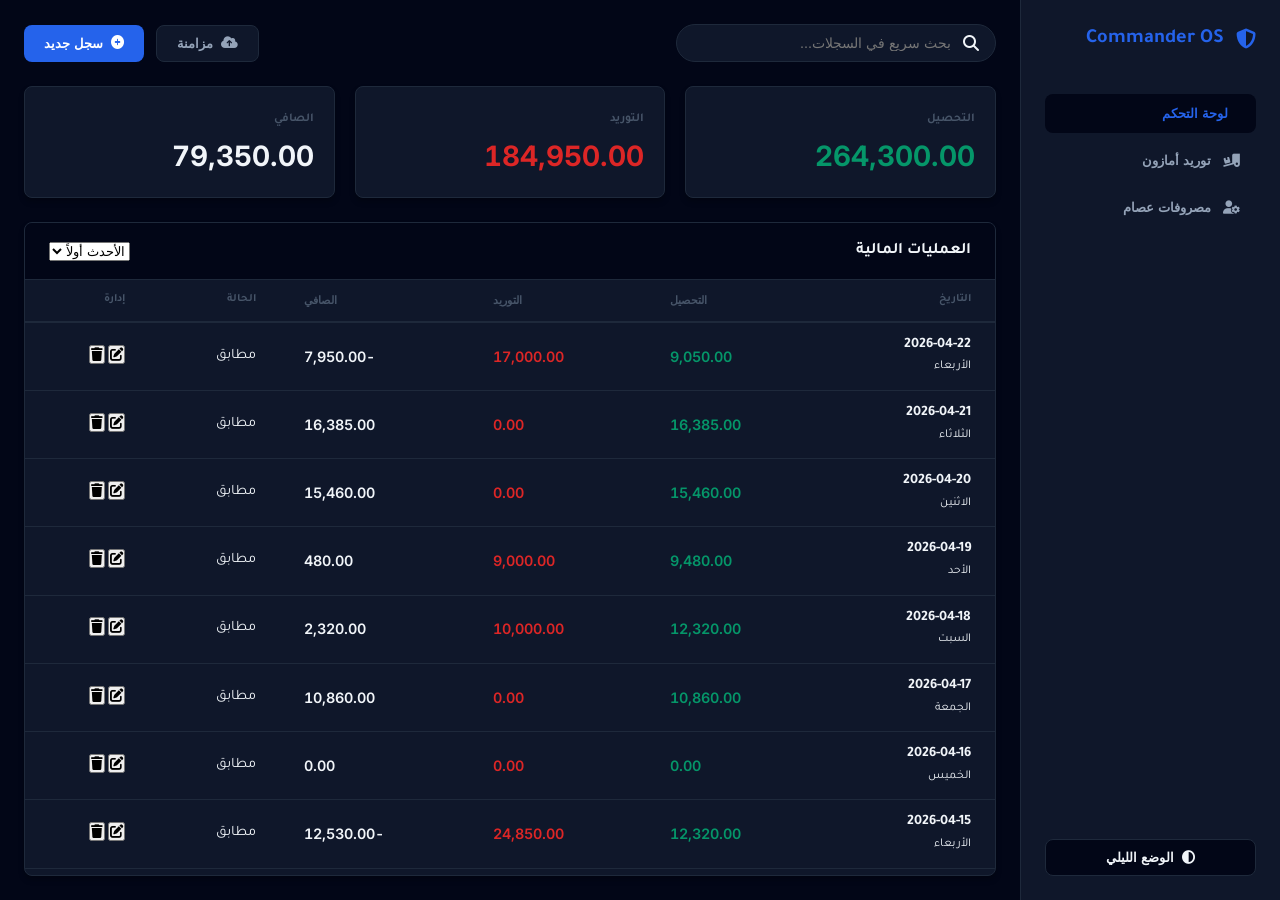
==== commit 5d0d5b9b: "Commander Rebuild: Implemented Mobile-First Grid, Clinical Form Engineering, and Enterprise Reportin" ====
--- a/index.html
+++ b/index.html
@@ -3,167 +3,137 @@
 <head>
     <meta charset="UTF-8">
     <meta name="viewport" content="width=device-width, initial-scale=1.0">
-    <title>Financial OS | Command Center</title>
-    <link rel="stylesheet" href="css/theme.css">
-    <link rel="stylesheet" href="css/dashboard_new.css">
-    <link rel="stylesheet" href="css/modals.css">
-    <link rel="stylesheet" href="css/print.css">
-    <link href="https://fonts.googleapis.com/css2?family=Outfit:wght@400;600&family=Tajawal:wght@400;500;700&display=swap" rel="stylesheet">
+    <title>Essam Financial OS | Enterprise</title>
+    <link rel="stylesheet" href="css/styles.css">
+    <link href="https://fonts.googleapis.com/css2?family=Inter:wght@400;600;700&family=Tajawal:wght@400;500;700&display=swap" rel="stylesheet">
     <link rel="stylesheet" href="https://cdnjs.cloudflare.com/ajax/libs/font-awesome/6.4.0/css/all.min.css">
 </head>
 <body>
-    <div class="app-shell">
-        <aside class="sidebar">
-            <div class="logo">
-                <div class="logo-icon"><i class="fas fa-vault"></i></div>
-                <span>Financial OS</span>
+    <div class="app-container">
+        <!-- Sidebar -->
+        <aside class="app-sidebar">
+            <div class="sidebar-header">
+                <i class="fas fa-shield-halved"></i>
+                <span>Commander OS</span>
             </div>
-            <nav class="side-nav">
-                <a href="#" class="active"><i class="fas fa-chart-line"></i> لوحة التحكم</a>
-                <a href="#" onclick="openReportModal('amazon')"><i class="fas fa-file-invoice-dollar"></i> تقارير التوريد</a>
-                <a href="#" onclick="openReportModal('essam')"><i class="fas fa-user-tag"></i> مصروفات عصام</a>
+            <nav class="sidebar-nav">
+                <button class="nav-item active"><i class="fas fa-grid-2"></i> لوحة التحكم</button>
+                <button class="nav-item" onclick="openReportModal('amazon')"><i class="fas fa-truck-loading"></i> توريد أمازون</button>
+                <button class="nav-item" onclick="openReportModal('essam')"><i class="fas fa-user-gear"></i> مصروفات عصام</button>
             </nav>
-            <div class="sidebar-footer">
-                <button id="themeToggle" class="theme-btn">
-                    <i class="fas fa-moon"></i>
+            <div class="sidebar-actions">
+                <button id="themeToggle" class="btn-icon-text">
+                    <i class="fas fa-circle-half-stroke"></i>
                     <span>الوضع الليلي</span>
                 </button>
             </div>
         </aside>
 
-        <main class="main-content">
-            <header class="top-bar">
-                <div class="search-wrapper">
+        <!-- Main Content -->
+        <main class="app-main">
+            <header class="app-header">
+                <div class="header-search">
                     <i class="fas fa-search"></i>
-                    <input type="text" id="searchTerm" placeholder="البحث في العمليات أو التواريخ...">
+                    <input type="text" id="searchTerm" placeholder="بحث سريع في السجلات...">
                 </div>
-                <div class="top-actions">
-                    <button class="btn-sync" id="btnSyncGithub" title="Sync to Cloud">
-                        <i class="fas fa-cloud-upload-alt"></i>
-                        <span>مزامنة السحابة</span>
-                    </button>
-                    <button class="btn-primary" onclick="openAddModal()">
-                        <i class="fas fa-plus"></i>
-                        <span>سجل جديد</span>
-                    </button>
+                <div class="header-actions">
+                    <button class="btn-sync" id="btnSyncGithub"><i class="fas fa-cloud-arrow-up"></i> مزامنة</button>
+                    <button class="btn-primary" onclick="openAddModal()"><i class="fas fa-plus-circle"></i> سجل جديد</button>
                 </div>
             </header>
 
-            <div class="dashboard-grid">
-                <!-- Summary Section -->
-                <section class="summary-section">
-                    <div class="stat-card">
-                        <div class="stat-icon income"><i class="fas fa-arrow-trend-up"></i></div>
-                        <div class="stat-info">
-                            <span class="stat-label">إجمالي التحصيل</span>
-                            <h3 id="fTotalCollection">0.00</h3>
-                        </div>
-                    </div>
-                    <div class="stat-card">
-                        <div class="stat-icon expense"><i class="fas fa-arrow-trend-down"></i></div>
-                        <div class="stat-info">
-                            <span class="stat-label">إجمالي التوريد</span>
-                            <h3 id="fTotalSupply">0.00</h3>
-                        </div>
-                    </div>
-                    <div class="stat-card highlight">
-                        <div class="stat-icon balance"><i class="fas fa-scale-balanced"></i></div>
-                        <div class="stat-info">
-                            <span class="stat-label">صافي المطابقة</span>
-                            <h3 id="fTotalAmazon">0.00</h3>
-                        </div>
-                    </div>
-                </section>
+            <div class="stats-grid">
+                <div class="stat-card income">
+                    <label>التحصيل</label>
+                    <h2 id="fTotalCollection">0.00</h2>
+                </div>
+                <div class="stat-card expense">
+                    <label>التوريد</label>
+                    <h2 id="fTotalSupply">0.00</h2>
+                </div>
+                <div class="stat-card balance">
+                    <label>الصافي</label>
+                    <h2 id="fTotalAmazon">0.00</h2>
+                </div>
+            </div>
 
-                <!-- Data Table Section -->
-                <section class="table-section">
-                    <div class="table-card">
-                        <div class="table-header">
-                            <h2>سجل العمليات المالية</h2>
-                            <div class="table-filters">
-                                <select id="sortBy">
-                                    <option value="date-desc">الأحدث أولاً</option>
-                                    <option value="date-asc">الأقدم أولاً</option>
-                                </select>
-                            </div>
-                        </div>
-                        <div class="table-responsive">
-                            <table class="financial-table">
-                                <thead>
-                                    <tr>
-                                        <th>التاريخ</th>
-                                        <th class="text-center">التحصيل</th>
-                                        <th class="text-center">التوريد</th>
-                                        <th class="text-center">الصافي</th>
-                                        <th class="text-center">الحالة</th>
-                                        <th class="text-right">الإجراءات</th>
-                                    </tr>
-                                </thead>
-                                <tbody id="detailedReportsList">
-                                    <!-- Dynamic Content -->
-                                </tbody>
-                            </table>
-                        </div>
-                    </div>
-                </section>
+            <div class="ledger-container">
+                <div class="ledger-header">
+                    <h2>العمليات المالية</h2>
+                    <select id="sortBy" class="select-minimal">
+                        <option value="date-desc">الأحدث أولاً</option>
+                        <option value="date-asc">الأقدم أولاً</option>
+                    </select>
+                </div>
+                <div class="ledger-scroll">
+                    <table class="data-table" id="mainTable">
+                        <thead>
+                            <tr>
+                                <th>التاريخ</th>
+                                <th class="val">التحصيل</th>
+                                <th class="val">التوريد</th>
+                                <th class="val">الصافي</th>
+                                <th>الحالة</th>
+                                <th class="actions">إدارة</th>
+                            </tr>
+                        </thead>
+                        <tbody id="detailedReportsList"></tbody>
+                    </table>
+                </div>
             </div>
         </main>
     </div>
 
-    <!-- Modals (Kept structure but will restyle) -->
-    <div id="recordModal" class="modal">
-        <div class="modal-content">
+    <!-- Modals -->
+    <div id="recordModal" class="modal-overlay">
+        <div class="modal-card">
             <div class="modal-header">
-                <h3>تحرير بيانات السجل</h3>
-                <button class="close-modal" onclick="closeAddModal()">&times;</button>
+                <h3>إدارة البيانات المالية</h3>
+                <button onclick="closeAddModal()">&times;</button>
             </div>
-            <form id="recordForm" class="modern-form">
+            <form id="recordForm" class="modal-form">
                 <input type="hidden" id="recordIndex">
-                <div class="form-row">
-                    <div class="form-group"><label>التاريخ</label><input type="date" id="date" required></div>
+                <div class="grid-2">
+                    <div class="field"><label>التاريخ</label><input type="date" id="date" required></div>
+                    <div class="field"><label>الفعلي بالخزنة</label><input type="number" id="actualAmount" value="0"></div>
                 </div>
-                <div class="form-row">
-                    <div class="form-group"><label>التحصيل</label><input type="number" id="collection" value="0"></div>
-                    <div class="form-group"><label>توريد أمازون</label><input type="number" id="supply" value="0"></div>
+                <div class="grid-2">
+                    <div class="field"><label>التحصيل (+)</label><input type="number" id="collection" value="0"></div>
+                    <div class="field"><label>انستا (+)</label><input type="number" id="instaShop" value="0"></div>
                 </div>
-                <div class="form-row">
-                    <div class="form-group"><label>انستا</label><input type="number" id="instaShop" value="0"></div>
-                    <div class="form-group"><label>كاش</label><input type="number" id="cash" value="0"></div>
+                <div class="grid-2">
+                    <div class="field"><label>التوريد (-)</label><input type="number" id="supply" value="0"></div>
+                    <div class="field"><label>الكاش (-)</label><input type="number" id="cash" value="0"></div>
                 </div>
-                <div class="form-row">
-                    <div class="form-group"><label>مشتريات</label><input type="number" id="purchases" value="0"></div>
-                    <div class="form-group"><label>مصروف محل</label><input type="number" id="expenses" value="0"></div>
+                <div class="grid-2">
+                    <div class="field"><label>المشتريات (-)</label><input type="number" id="purchases" value="0"></div>
+                    <div class="field"><label>مصروف المحل (-)</label><input type="number" id="expenses" value="0"></div>
                 </div>
-                <div class="form-row">
-                    <div class="form-group"><label>مصروف عصام</label><input type="number" id="essam" value="0"></div>
-                    <div class="form-group"><label>الفعلي بالخزنة</label><input type="number" id="actualAmount" value="0"></div>
+                <div class="field full"><label>مصروف عصام (-)</label><input type="number" id="essam" value="0"></div>
+                
+                <div class="field full">
+                    <label>أرشفة الفاتورة</label>
+                    <div class="upload-zone" id="uploadZone">
+                        <i class="fas fa-file-arrow-up"></i>
+                        <span>اسحب الملف هنا أو اضغط للرفع</span>
+                        <input type="file" id="invoiceFile" accept="image/*,.pdf" hidden>
+                        <input type="hidden" id="invoiceUrl">
+                    </div>
+                    <div id="uploadStatus" class="upload-status"></div>
                 </div>
-                <div class="form-footer">
-                    <button type="submit" class="btn-primary full-width">حفظ البيانات</button>
+                
+                <div class="modal-footer">
+                    <button type="submit" class="btn-primary-full">تأكيد وحفظ السجل</button>
                 </div>
             </form>
         </div>
     </div>
 
-    <!-- Report Modal -->
-    <div id="reportModal" class="modal">
-        <div class="modal-content narrow">
-            <div class="modal-header">
-                <h3 id="repTitle">استخراج تقرير</h3>
-                <button class="close-modal" onclick="closeReportModal()">&times;</button>
-            </div>
-            <div class="modal-body">
-                <div class="form-group"><label>من تاريخ</label><input type="date" id="repFrom"></div>
-                <div class="form-group"><label>إلى تاريخ</label><input type="date" id="repTo"></div>
-                <div class="report-actions">
-                    <button class="btn-secondary" onclick="exportReport('excel')"><i class="fas fa-file-excel"></i> Excel</button>
-                    <button class="btn-primary" onclick="exportReport('pdf')"><i class="fas fa-file-pdf"></i> PDF Report</button>
-                </div>
-            </div>
-        </div>
-    </div>
+    <!-- Toast Notifications -->
+    <div id="toastContainer" class="toast-container"></div>
 
-    <div id="printTemplate"></div>
+    <!-- Print Template (Hidden) -->
+    <div id="printTemplate" class="print-only"></div>
 
     <script src="config.js"></script>
     <script src="app.js"></script>
--- a/css/styles.css
+++ b/css/styles.css
@@ -0,0 +1,114 @@
+:root {
+    /* --- Master Theme Engine --- */
+    --bg-main: #f8fafc;
+    --bg-surface: #ffffff;
+    --text-high: #0f172a;
+    --text-med: #475569;
+    --text-low: #94a3b8;
+    --border: #e2e8f0;
+    --primary: #1e293b;
+    --accent: #2563eb;
+    --success: #059669;
+    --danger: #dc2626;
+    --sidebar-w: 260px;
+    --header-h: 64px;
+    --radius: 8px;
+    --shadow: 0 1px 3px rgba(0,0,0,0.1);
+}
+
+[data-theme="dark"] {
+    --bg-main: #020617;
+    --bg-surface: #0f172a;
+    --text-high: #f1f5f9;
+    --text-med: #94a3b8;
+    --text-low: #475569;
+    --border: #1e293b;
+    --primary: #f8fafc;
+    --shadow: 0 4px 6px -1px rgba(0, 0, 0, 0.3);
+}
+
+* { box-sizing: border-box; margin: 0; padding: 0; }
+body { font-family: 'Tajawal', sans-serif; background: var(--bg-main); color: var(--text-high); line-height: 1.5; overflow: hidden; }
+
+/* --- Responsive Shell --- */
+.app-container { display: grid; grid-template-columns: var(--sidebar-w) 1fr; height: 100vh; }
+.app-sidebar { background: var(--bg-surface); border-inline-end: 1px solid var(--border); padding: 24px; display: flex; flex-direction: column; }
+.app-main { display: flex; flex-direction: column; padding: 24px; overflow-y: auto; }
+
+/* Sidebar */
+.sidebar-header { font-weight: 700; font-size: 1.25rem; display: flex; align-items: center; gap: 12px; margin-bottom: 40px; color: var(--accent); }
+.sidebar-nav { display: flex; flex-direction: column; gap: 8px; flex: 1; }
+.nav-item { background: transparent; border: none; padding: 12px 16px; border-radius: var(--radius); color: var(--text-med); text-align: right; cursor: pointer; display: flex; align-items: center; gap: 12px; font-weight: 600; }
+.nav-item.active { background: var(--bg-main); color: var(--accent); }
+.btn-icon-text { background: var(--bg-main); border: 1px solid var(--border); padding: 10px; border-radius: var(--radius); color: var(--text-high); cursor: pointer; width: 100%; display: flex; align-items: center; justify-content: center; gap: 8px; font-weight: 600; }
+
+/* Header & Actions */
+.app-header { display: flex; justify-content: space-between; align-items: center; margin-bottom: 24px; }
+.header-search { background: var(--bg-surface); border: 1px solid var(--border); padding: 0 16px; border-radius: 20px; display: flex; align-items: center; gap: 12px; width: 320px; }
+.header-search input { border: none; background: transparent; padding: 10px 0; width: 100%; color: var(--text-high); outline: none; font-size: 0.9rem; }
+.header-actions { display: flex; gap: 12px; }
+.btn-primary, .btn-sync { padding: 10px 20px; border-radius: var(--radius); border: none; font-weight: 700; cursor: pointer; display: flex; align-items: center; gap: 8px; }
+.btn-primary { background: var(--accent); color: #fff; }
+.btn-sync { background: var(--bg-surface); border: 1px solid var(--border); color: var(--text-med); }
+
+/* Dashboard Cards */
+.stats-grid { display: grid; grid-template-columns: repeat(3, 1fr); gap: 20px; margin-bottom: 24px; }
+.stat-card { background: var(--bg-surface); padding: 20px; border-radius: var(--radius); border: 1px solid var(--border); box-shadow: var(--shadow); }
+.stat-card label { font-size: 0.75rem; color: var(--text-low); text-transform: uppercase; font-weight: 700; }
+.stat-card h2 { font-family: 'Inter', sans-serif; font-size: 1.75rem; margin-top: 4px; font-variant-numeric: tabular-nums; }
+.stat-card.income h2 { color: var(--success); }
+.stat-card.expense h2 { color: var(--danger); }
+
+/* Ledger Table */
+.ledger-container { background: var(--bg-surface); border: 1px solid var(--border); border-radius: var(--radius); box-shadow: var(--shadow); flex: 1; display: flex; flex-direction: column; overflow: hidden; }
+.ledger-header { padding: 16px 24px; border-bottom: 1px solid var(--border); display: flex; justify-content: space-between; align-items: center; background: var(--bg-main); }
+.ledger-header h2 { font-size: 1rem; }
+.ledger-scroll { overflow-x: auto; flex: 1; }
+.data-table { width: 100%; border-collapse: collapse; }
+.data-table th { padding: 12px 24px; text-align: right; font-size: 0.7rem; color: var(--text-low); text-transform: uppercase; border-bottom: 2px solid var(--border); position: sticky; top: 0; background: var(--bg-surface); }
+.data-table td { padding: 12px 24px; border-bottom: 1px solid var(--border); font-size: 0.9rem; }
+.data-table tr:hover { background: var(--bg-main); }
+.val { font-family: 'Inter', sans-serif; font-variant-numeric: tabular-nums; font-weight: 600; text-align: left !important; }
+
+/* Modals */
+.modal-overlay { position: fixed; inset: 0; background: rgba(0,0,0,0.6); display: flex; align-items: center; justify-content: center; z-index: 2000; opacity: 0; visibility: hidden; transition: 0.2s; }
+.modal-overlay.active { opacity: 1; visibility: visible; }
+.modal-card { background: var(--bg-surface); width: 600px; max-width: 95%; border-radius: 12px; overflow: hidden; box-shadow: 0 20px 25px -5px rgba(0,0,0,0.3); }
+.modal-header { padding: 20px 24px; background: var(--bg-main); border-bottom: 1px solid var(--border); display: flex; justify-content: space-between; align-items: center; }
+.modal-form { padding: 24px; }
+.grid-2 { display: grid; grid-template-columns: 1fr 1fr; gap: 20px; margin-bottom: 20px; }
+.field { display: flex; flex-direction: column; gap: 6px; }
+.field label { font-size: 0.8rem; font-weight: 700; color: var(--text-med); }
+.field input { padding: 10px; border-radius: 4px; border: 1px solid var(--border); background: var(--bg-main); color: var(--text-high); outline: none; }
+.full { grid-column: span 2; }
+.upload-zone { border: 2px dashed var(--border); padding: 20px; text-align: center; border-radius: 8px; cursor: pointer; color: var(--text-low); transition: 0.2s; }
+.upload-zone:hover { border-color: var(--accent); background: var(--bg-main); }
+.btn-primary-full { width: 100%; padding: 14px; background: var(--accent); color: #fff; border: none; border-radius: 4px; font-weight: 700; cursor: pointer; }
+
+/* Toast */
+.toast-container { position: fixed; bottom: 24px; right: 24px; display: flex; flex-direction: column; gap: 10px; z-index: 3000; }
+.toast { padding: 12px 24px; border-radius: 4px; color: #fff; font-weight: 600; box-shadow: 0 4px 6px rgba(0,0,0,0.2); animation: slideIn 0.3s ease; }
+@keyframes slideIn { from { transform: translateX(100%); } to { transform: translateX(0); } }
+
+/* Print Mode: CORPORATE A4 */
+@media print {
+    @page { size: A4; margin: 15mm; }
+    body { background: #fff; color: #000; }
+    .app-sidebar, .app-header, .ledger-header, .actions, .modal-overlay, .toast-container { display: none !important; }
+    .app-container { display: block; }
+    .app-main { padding: 0; }
+    .stats-grid { grid-template-columns: repeat(3, 1fr); gap: 10px; margin-bottom: 20px; }
+    .stat-card { border: 1px solid #ddd; box-shadow: none; padding: 10px; }
+    .data-table { border: 1px solid #000; }
+    .data-table th { background: #eee !important; color: #000; border-bottom: 1px solid #000; }
+    .data-table td { border-bottom: 1px solid #ddd; font-size: 10pt; }
+    .print-only { display: block !important; }
+}
+
+/* Responsiveness */
+@media (max-width: 1024px) {
+    .app-container { grid-template-columns: 1fr; }
+    .app-sidebar { display: none; }
+    .stats-grid { grid-template-columns: 1fr; }
+    .grid-2 { grid-template-columns: 1fr; }
+}
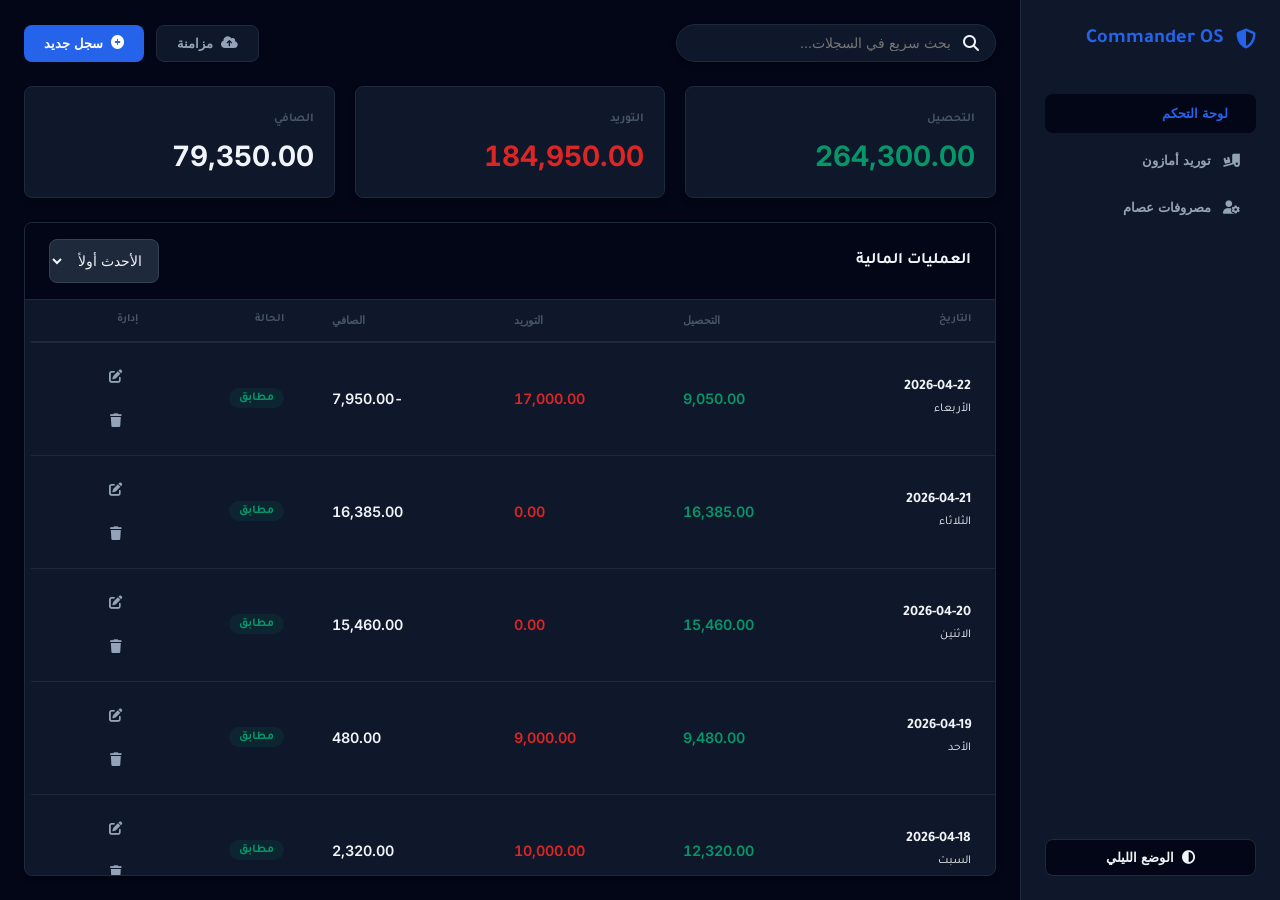
==== commit fff97d8c: "Elite Polish: Eradicated native browser UI, implemented custom scrollbars, and elevated input surfac" ====
--- a/index.html
+++ b/index.html
@@ -89,30 +89,32 @@
         <div class="modal-card">
             <div class="modal-header">
                 <h3>إدارة البيانات المالية</h3>
-                <button onclick="closeAddModal()">&times;</button>
+                <button class="close-btn" onclick="closeAddModal()">
+                    <svg viewBox="0 0 24 24" fill="none" stroke="currentColor" stroke-width="2"><path d="M18 6L6 18M6 6l12 12"/></svg>
+                </button>
             </div>
             <form id="recordForm" class="modal-form">
                 <input type="hidden" id="recordIndex">
                 <div class="grid-2">
-                    <div class="field"><label>التاريخ</label><input type="date" id="date" required></div>
-                    <div class="field"><label>الفعلي بالخزنة</label><input type="number" id="actualAmount" value="0"></div>
+                    <div class="field"><label><i class="fas fa-calendar-day"></i> التاريخ</label><input type="date" id="date" required></div>
+                    <div class="field"><label><i class="fas fa-vault"></i> الفعلي بالخزنة</label><input type="number" id="actualAmount" value="0"></div>
                 </div>
                 <div class="grid-2">
-                    <div class="field"><label>التحصيل (+)</label><input type="number" id="collection" value="0"></div>
-                    <div class="field"><label>انستا (+)</label><input type="number" id="instaShop" value="0"></div>
+                    <div class="field"><label><i class="fas fa-plus"></i> التحصيل</label><input type="number" id="collection" value="0"></div>
+                    <div class="field"><label><i class="fas fa-plus"></i> انستا</label><input type="number" id="instaShop" value="0"></div>
                 </div>
                 <div class="grid-2">
-                    <div class="field"><label>التوريد (-)</label><input type="number" id="supply" value="0"></div>
-                    <div class="field"><label>الكاش (-)</label><input type="number" id="cash" value="0"></div>
+                    <div class="field"><label><i class="fas fa-minus"></i> التوريد</label><input type="number" id="supply" value="0"></div>
+                    <div class="field"><label><i class="fas fa-minus"></i> الكاش</label><input type="number" id="cash" value="0"></div>
                 </div>
                 <div class="grid-2">
-                    <div class="field"><label>المشتريات (-)</label><input type="number" id="purchases" value="0"></div>
-                    <div class="field"><label>مصروف المحل (-)</label><input type="number" id="expenses" value="0"></div>
+                    <div class="field"><label><i class="fas fa-minus"></i> المشتريات</label><input type="number" id="purchases" value="0"></div>
+                    <div class="field"><label><i class="fas fa-minus"></i> مصروف المحل</label><input type="number" id="expenses" value="0"></div>
                 </div>
-                <div class="field full"><label>مصروف عصام (-)</label><input type="number" id="essam" value="0"></div>
+                <div class="field full"><label><i class="fas fa-user-tag"></i> مصروف عصام</label><input type="number" id="essam" value="0"></div>
                 
                 <div class="field full">
-                    <label>أرشفة الفاتورة</label>
+                    <label><i class="fas fa-paperclip"></i> أرشفة الفاتورة</label>
                     <div class="upload-zone" id="uploadZone">
                         <i class="fas fa-file-arrow-up"></i>
                         <span>اسحب الملف هنا أو اضغط للرفع</span>
@@ -122,10 +124,45 @@
                     <div id="uploadStatus" class="upload-status"></div>
                 </div>
                 
-                <div class="modal-footer">
+                <div class="modal-footer" style="padding-top: 20px;">
                     <button type="submit" class="btn-primary-full">تأكيد وحفظ السجل</button>
                 </div>
             </form>
+        </div>
+    </div>
+
+    <!-- Report Modal -->
+    <div id="reportModal" class="modal-overlay">
+        <div class="modal-card" style="width: 400px;">
+            <div class="modal-header">
+                <h3 id="repTitle">إعداد التقرير</h3>
+                <button class="close-btn" onclick="closeReportModal()">
+                    <svg viewBox="0 0 24 24" fill="none" stroke="currentColor" stroke-width="2"><path d="M18 6L6 18M6 6l12 12"/></svg>
+                </button>
+            </div>
+            <div class="modal-form">
+                <div class="field" style="margin-bottom: 16px;"><label>من تاريخ</label><input type="date" id="repFrom"></div>
+                <div class="field" style="margin-bottom: 24px;"><label>إلى تاريخ</label><input type="date" id="repTo"></div>
+                <div class="grid-2">
+                    <button onclick="exportReport('excel')" class="btn-sync" style="justify-content: center;"><i class="fas fa-file-excel"></i> Excel</button>
+                    <button onclick="exportReport('pdf')" class="btn-primary" style="justify-content: center;"><i class="fas fa-file-pdf"></i> PDF</button>
+                </div>
+            </div>
+        </div>
+    </div>
+
+    <!-- Confirmation Modal -->
+    <div id="confirmModal" class="modal-overlay">
+        <div class="modal-card" style="width: 350px;">
+            <div class="modal-form" style="text-align: center;">
+                <i class="fas fa-exclamation-triangle" style="font-size: 3rem; color: var(--danger); margin-bottom: 16px;"></i>
+                <h3 style="margin-bottom: 8px;">تأكيد الحذف</h3>
+                <p style="color: var(--text-med); margin-bottom: 24px;">هل أنت متأكد من حذف هذا السجل نهائياً؟ لا يمكن التراجع عن هذا الإجراء.</p>
+                <div class="grid-2">
+                    <button onclick="closeConfirmModal()" class="btn-sync">إلغاء</button>
+                    <button id="confirmBtn" class="btn-primary" style="background: var(--danger);">حذف السجل</button>
+                </div>
+            </div>
         </div>
     </div>
 
--- a/css/styles.css
+++ b/css/styles.css
@@ -27,10 +27,16 @@
     --shadow: 0 4px 6px -1px rgba(0, 0, 0, 0.3);
 }
 
+/* --- Custom Scrollbar Engineering --- */
+::-webkit-scrollbar { width: 6px; height: 6px; }
+::-webkit-scrollbar-track { background: transparent; }
+::-webkit-scrollbar-thumb { background: var(--border-low, #cbd5e1); border-radius: 10px; }
+[data-theme="dark"] ::-webkit-scrollbar-thumb { background: var(--border); }
+
 * { box-sizing: border-box; margin: 0; padding: 0; }
 body { font-family: 'Tajawal', sans-serif; background: var(--bg-main); color: var(--text-high); line-height: 1.5; overflow: hidden; }
 
-/* --- Responsive Shell --- */
+/* --- Layout Architecture --- */
 .app-container { display: grid; grid-template-columns: var(--sidebar-w) 1fr; height: 100vh; }
 .app-sidebar { background: var(--bg-surface); border-inline-end: 1px solid var(--border); padding: 24px; display: flex; flex-direction: column; }
 .app-main { display: flex; flex-direction: column; padding: 24px; overflow-y: auto; }
@@ -38,22 +44,27 @@
 /* Sidebar */
 .sidebar-header { font-weight: 700; font-size: 1.25rem; display: flex; align-items: center; gap: 12px; margin-bottom: 40px; color: var(--accent); }
 .sidebar-nav { display: flex; flex-direction: column; gap: 8px; flex: 1; }
-.nav-item { background: transparent; border: none; padding: 12px 16px; border-radius: var(--radius); color: var(--text-med); text-align: right; cursor: pointer; display: flex; align-items: center; gap: 12px; font-weight: 600; }
+.nav-item { background: transparent; border: none; padding: 12px 16px; border-radius: var(--radius); color: var(--text-med); text-align: right; cursor: pointer; display: flex; align-items: center; gap: 12px; font-weight: 600; transition: 0.2s; }
+.nav-item:hover { background: var(--bg-main); color: var(--accent); }
 .nav-item.active { background: var(--bg-main); color: var(--accent); }
-.btn-icon-text { background: var(--bg-main); border: 1px solid var(--border); padding: 10px; border-radius: var(--radius); color: var(--text-high); cursor: pointer; width: 100%; display: flex; align-items: center; justify-content: center; gap: 8px; font-weight: 600; }
+.btn-icon-text { background: var(--bg-main); border: 1px solid var(--border); padding: 10px; border-radius: var(--radius); color: var(--text-high); cursor: pointer; width: 100%; display: flex; align-items: center; justify-content: center; gap: 8px; font-weight: 600; transition: 0.2s; }
+.btn-icon-text:hover { border-color: var(--accent); color: var(--accent); }
 
 /* Header & Actions */
 .app-header { display: flex; justify-content: space-between; align-items: center; margin-bottom: 24px; }
-.header-search { background: var(--bg-surface); border: 1px solid var(--border); padding: 0 16px; border-radius: 20px; display: flex; align-items: center; gap: 12px; width: 320px; }
+.header-search { background: var(--bg-surface); border: 1px solid var(--border); padding: 0 16px; border-radius: 20px; display: flex; align-items: center; gap: 12px; width: 320px; box-shadow: var(--shadow); }
 .header-search input { border: none; background: transparent; padding: 10px 0; width: 100%; color: var(--text-high); outline: none; font-size: 0.9rem; }
 .header-actions { display: flex; gap: 12px; }
-.btn-primary, .btn-sync { padding: 10px 20px; border-radius: var(--radius); border: none; font-weight: 700; cursor: pointer; display: flex; align-items: center; gap: 8px; }
+.btn-primary, .btn-sync { padding: 10px 20px; border-radius: var(--radius); border: none; font-weight: 700; cursor: pointer; display: flex; align-items: center; gap: 8px; transition: 0.2s; }
 .btn-primary { background: var(--accent); color: #fff; }
+.btn-primary:hover { opacity: 0.9; transform: translateY(-1px); box-shadow: 0 4px 12px rgba(37, 99, 235, 0.3); }
 .btn-sync { background: var(--bg-surface); border: 1px solid var(--border); color: var(--text-med); }
+.btn-sync:hover { border-color: var(--accent); color: var(--accent); }
 
 /* Dashboard Cards */
 .stats-grid { display: grid; grid-template-columns: repeat(3, 1fr); gap: 20px; margin-bottom: 24px; }
-.stat-card { background: var(--bg-surface); padding: 20px; border-radius: var(--radius); border: 1px solid var(--border); box-shadow: var(--shadow); }
+.stat-card { background: var(--bg-surface); padding: 20px; border-radius: var(--radius); border: 1px solid var(--border); box-shadow: var(--shadow); transition: 0.3s; }
+.stat-card:hover { transform: translateY(-2px); box-shadow: 0 10px 15px -3px rgba(0, 0, 0, 0.1); }
 .stat-card label { font-size: 0.75rem; color: var(--text-low); text-transform: uppercase; font-weight: 700; }
 .stat-card h2 { font-family: 'Inter', sans-serif; font-size: 1.75rem; margin-top: 4px; font-variant-numeric: tabular-nums; }
 .stat-card.income h2 { color: var(--success); }
@@ -63,46 +74,75 @@
 .ledger-container { background: var(--bg-surface); border: 1px solid var(--border); border-radius: var(--radius); box-shadow: var(--shadow); flex: 1; display: flex; flex-direction: column; overflow: hidden; }
 .ledger-header { padding: 16px 24px; border-bottom: 1px solid var(--border); display: flex; justify-content: space-between; align-items: center; background: var(--bg-main); }
 .ledger-header h2 { font-size: 1rem; }
-.ledger-scroll { overflow-x: auto; flex: 1; }
+.ledger-scroll { overflow-x: auto; flex: 1; scrollbar-gutter: stable; }
 .data-table { width: 100%; border-collapse: collapse; }
-.data-table th { padding: 12px 24px; text-align: right; font-size: 0.7rem; color: var(--text-low); text-transform: uppercase; border-bottom: 2px solid var(--border); position: sticky; top: 0; background: var(--bg-surface); }
+.data-table th { padding: 12px 24px; text-align: right; font-size: 0.7rem; color: var(--text-low); text-transform: uppercase; border-bottom: 2px solid var(--border); position: sticky; top: 0; background: var(--bg-surface); z-index: 10; }
 .data-table td { padding: 12px 24px; border-bottom: 1px solid var(--border); font-size: 0.9rem; }
 .data-table tr:hover { background: var(--bg-main); }
 .val { font-family: 'Inter', sans-serif; font-variant-numeric: tabular-nums; font-weight: 600; text-align: left !important; }
 
+/* Status Badges */
+.status-tag { padding: 4px 10px; border-radius: 20px; font-size: 0.75rem; font-weight: 700; }
+.status-tag.pos { background: rgba(5, 150, 105, 0.1); color: var(--success); }
+.status-tag.neg { background: rgba(220, 38, 38, 0.1); color: var(--danger); }
+
+/* --- Input Elevation & Focus States --- */
+.field label { font-size: 0.8rem; font-weight: 700; color: var(--text-med); margin-bottom: 4px; display: flex; align-items: center; gap: 6px; }
+.field input, .select-minimal { 
+    padding: 12px; 
+    border-radius: var(--radius); 
+    border: 1px solid var(--border); 
+    background: var(--bg-surface); 
+    color: var(--text-high); 
+    outline: none; 
+    transition: all 0.2s cubic-bezier(0.4, 0, 0.2, 1);
+    font-size: 0.9rem;
+}
+[data-theme="dark"] .field input, [data-theme="dark"] .select-minimal { background: #1e293b; border-color: #334155; }
+.field input:focus, .select-minimal:focus { border-color: var(--accent); box-shadow: 0 0 0 3px rgba(37, 99, 235, 0.2); transform: translateY(-1px); }
+
+/* --- UI Polish & Touch Targets --- */
+.btn-icon, .close-btn { 
+    width: 44px; height: 44px; display: flex; align-items: center; justify-content: center; 
+    border: none; background: transparent; cursor: pointer; border-radius: 50%; transition: 0.2s; color: var(--text-med); 
+}
+.btn-icon:hover, .close-btn:hover { background: var(--bg-main); color: var(--accent); }
+.btn-icon.delete:hover { color: var(--danger); background: rgba(220, 38, 38, 0.1); }
+.close-btn svg { width: 20px; height: 20px; }
+
 /* Modals */
-.modal-overlay { position: fixed; inset: 0; background: rgba(0,0,0,0.6); display: flex; align-items: center; justify-content: center; z-index: 2000; opacity: 0; visibility: hidden; transition: 0.2s; }
+.modal-overlay { position: fixed; inset: 0; background: rgba(0,0,0,0.6); display: flex; align-items: center; justify-content: center; z-index: 2000; opacity: 0; visibility: hidden; transition: 0.3s; backdrop-filter: blur(4px); }
 .modal-overlay.active { opacity: 1; visibility: visible; }
-.modal-card { background: var(--bg-surface); width: 600px; max-width: 95%; border-radius: 12px; overflow: hidden; box-shadow: 0 20px 25px -5px rgba(0,0,0,0.3); }
-.modal-header { padding: 20px 24px; background: var(--bg-main); border-bottom: 1px solid var(--border); display: flex; justify-content: space-between; align-items: center; }
+.modal-card { background: var(--bg-surface); width: 600px; max-width: 95%; border-radius: 12px; overflow: hidden; box-shadow: 0 25px 50px -12px rgba(0,0,0,0.5); transform: translateY(20px); transition: 0.3s; }
+.modal-overlay.active .modal-card { transform: translateY(0); }
+.modal-header { padding: 16px 24px; background: var(--bg-main); border-bottom: 1px solid var(--border); display: flex; justify-content: space-between; align-items: center; }
 .modal-form { padding: 24px; }
 .grid-2 { display: grid; grid-template-columns: 1fr 1fr; gap: 20px; margin-bottom: 20px; }
-.field { display: flex; flex-direction: column; gap: 6px; }
-.field label { font-size: 0.8rem; font-weight: 700; color: var(--text-med); }
-.field input { padding: 10px; border-radius: 4px; border: 1px solid var(--border); background: var(--bg-main); color: var(--text-high); outline: none; }
 .full { grid-column: span 2; }
-.upload-zone { border: 2px dashed var(--border); padding: 20px; text-align: center; border-radius: 8px; cursor: pointer; color: var(--text-low); transition: 0.2s; }
-.upload-zone:hover { border-color: var(--accent); background: var(--bg-main); }
-.btn-primary-full { width: 100%; padding: 14px; background: var(--accent); color: #fff; border: none; border-radius: 4px; font-weight: 700; cursor: pointer; }
+.upload-zone { border: 2px dashed var(--border); padding: 24px; text-align: center; border-radius: 8px; cursor: pointer; color: var(--text-low); transition: 0.2s; }
+.upload-zone:hover { border-color: var(--accent); background: var(--bg-main); color: var(--accent); }
+.btn-primary-full { width: 100%; padding: 14px; background: var(--accent); color: #fff; border: none; border-radius: 6px; font-weight: 700; cursor: pointer; transition: 0.2s; }
+.btn-primary-full:hover { opacity: 0.9; transform: translateY(-1px); }
 
 /* Toast */
 .toast-container { position: fixed; bottom: 24px; right: 24px; display: flex; flex-direction: column; gap: 10px; z-index: 3000; }
-.toast { padding: 12px 24px; border-radius: 4px; color: #fff; font-weight: 600; box-shadow: 0 4px 6px rgba(0,0,0,0.2); animation: slideIn 0.3s ease; }
-@keyframes slideIn { from { transform: translateX(100%); } to { transform: translateX(0); } }
+.toast { padding: 14px 28px; border-radius: 6px; color: #fff; font-weight: 600; box-shadow: 0 10px 15px -3px rgba(0,0,0,0.2); animation: slideIn 0.3s cubic-bezier(0.68, -0.55, 0.265, 1.55); }
+.bg-success { background: var(--success); }
+.bg-danger { background: var(--danger); }
+@keyframes slideIn { from { transform: translateX(120%); } to { transform: translateX(0); } }
 
 /* Print Mode: CORPORATE A4 */
 @media print {
     @page { size: A4; margin: 15mm; }
-    body { background: #fff; color: #000; }
+    body { background: #fff; color: #000; overflow: visible; }
     .app-sidebar, .app-header, .ledger-header, .actions, .modal-overlay, .toast-container { display: none !important; }
     .app-container { display: block; }
-    .app-main { padding: 0; }
+    .app-main { padding: 0; overflow: visible; }
     .stats-grid { grid-template-columns: repeat(3, 1fr); gap: 10px; margin-bottom: 20px; }
-    .stat-card { border: 1px solid #ddd; box-shadow: none; padding: 10px; }
-    .data-table { border: 1px solid #000; }
+    .stat-card { border: 1px solid #ddd; box-shadow: none !important; transform: none !important; }
+    .data-table { border: 1px solid #000; width: 100%; }
     .data-table th { background: #eee !important; color: #000; border-bottom: 1px solid #000; }
     .data-table td { border-bottom: 1px solid #ddd; font-size: 10pt; }
-    .print-only { display: block !important; }
 }
 
 /* Responsiveness */
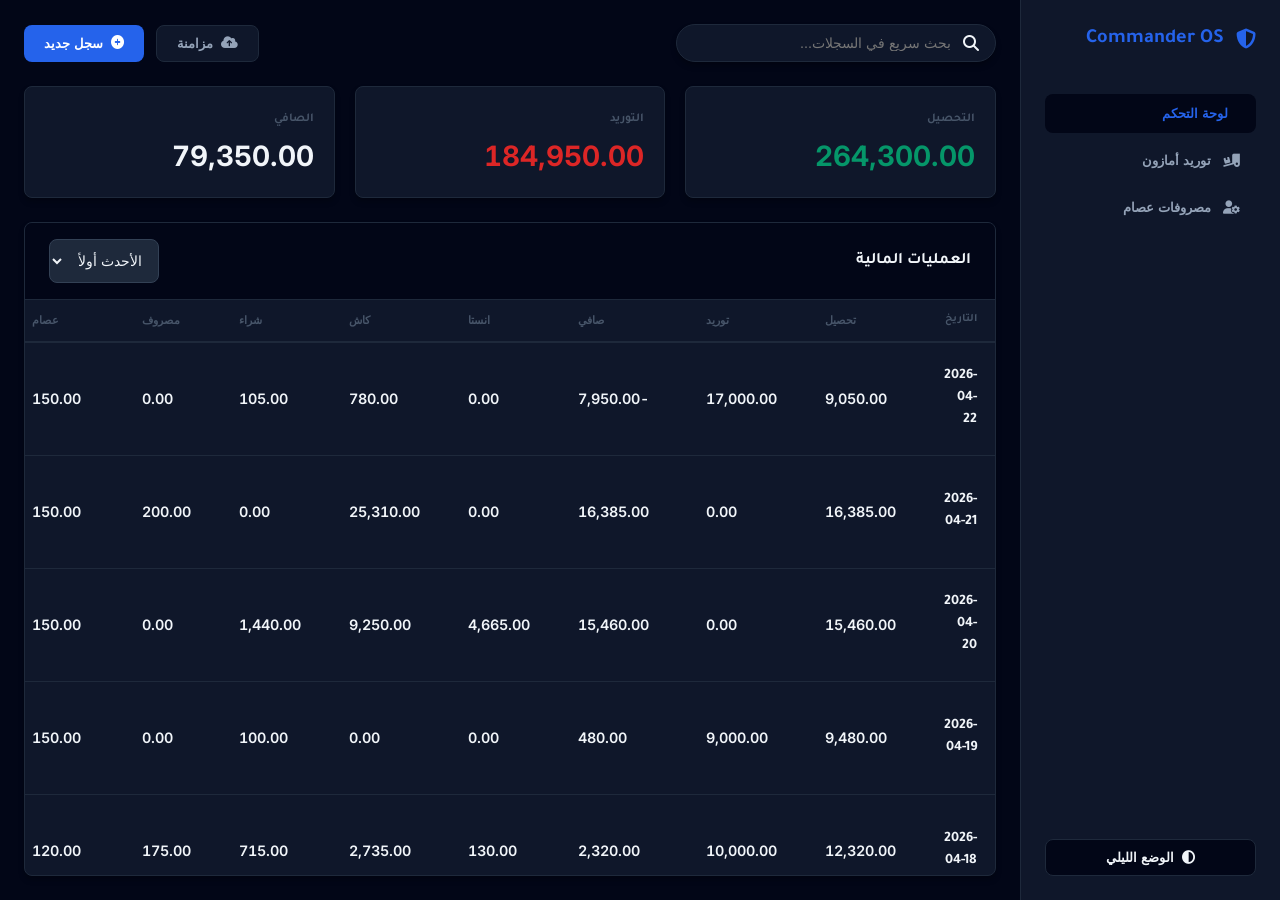
==== commit b2bc1f6e: "Audit Excellence: Expanded ledger with 9-column granular tracking, implemented full report totals, a" ====
--- a/index.html
+++ b/index.html
@@ -70,10 +70,15 @@
                         <thead>
                             <tr>
                                 <th>التاريخ</th>
-                                <th class="val">التحصيل</th>
-                                <th class="val">التوريد</th>
-                                <th class="val">الصافي</th>
-                                <th>الحالة</th>
+                                <th class="val">تحصيل</th>
+                                <th class="val">توريد</th>
+                                <th class="val">صافي</th>
+                                <th class="val">انستا</th>
+                                <th class="val">كاش</th>
+                                <th class="val">شراء</th>
+                                <th class="val">مصروف</th>
+                                <th class="val">عصام</th>
+                                <th class="val">فعلي</th>
                                 <th class="actions">إدارة</th>
                             </tr>
                         </thead>
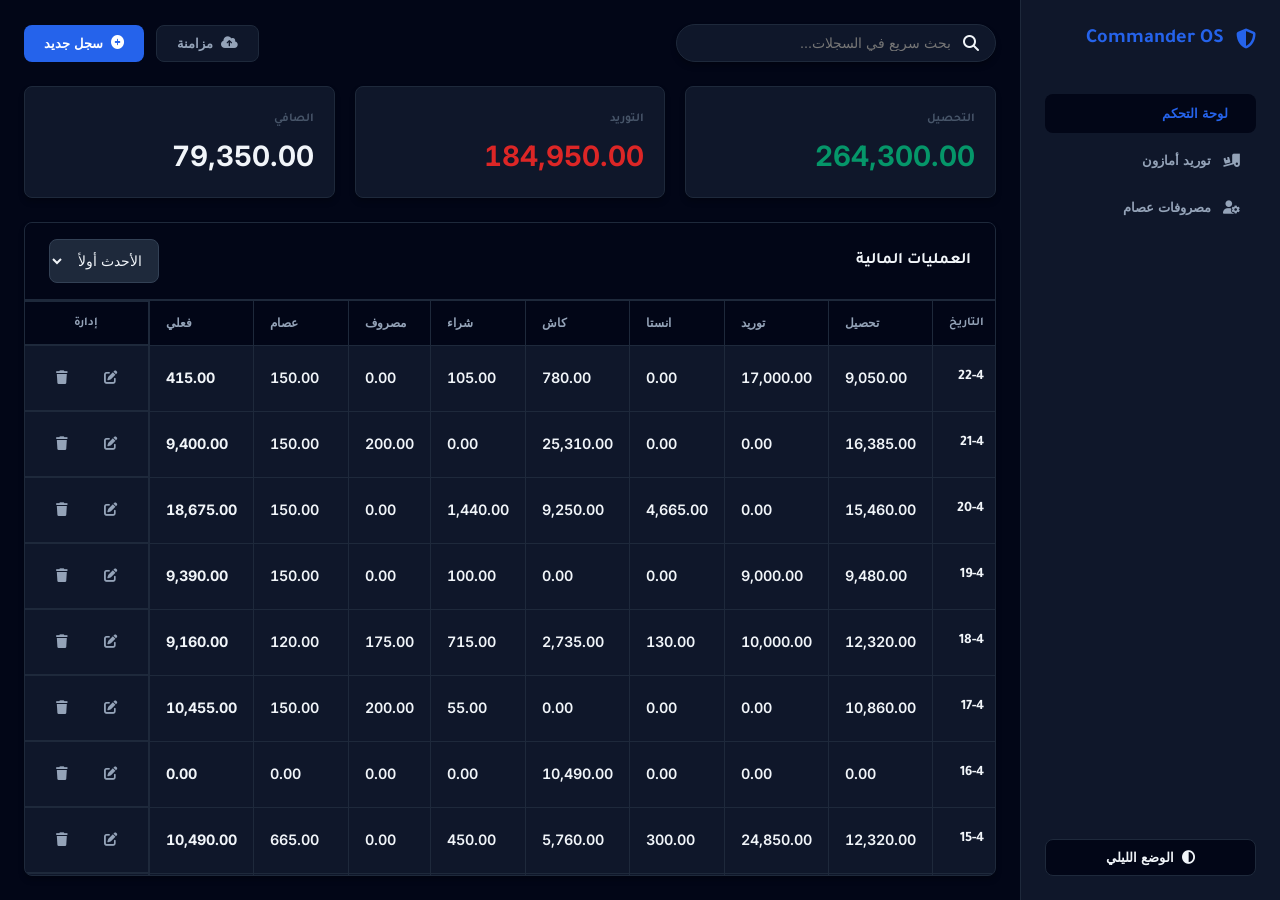
==== commit b3f21965: "UI Optimization: Streamlined date format to D-M, removed Net column for cleaner audit, and implement" ====
--- a/index.html
+++ b/index.html
@@ -72,7 +72,6 @@
                                 <th>التاريخ</th>
                                 <th class="val">تحصيل</th>
                                 <th class="val">توريد</th>
-                                <th class="val">صافي</th>
                                 <th class="val">انستا</th>
                                 <th class="val">كاش</th>
                                 <th class="val">شراء</th>
--- a/css/styles.css
+++ b/css/styles.css
@@ -75,11 +75,12 @@
 .ledger-header { padding: 16px 24px; border-bottom: 1px solid var(--border); display: flex; justify-content: space-between; align-items: center; background: var(--bg-main); }
 .ledger-header h2 { font-size: 1rem; }
 .ledger-scroll { overflow-x: auto; flex: 1; scrollbar-gutter: stable; }
-.data-table { width: 100%; border-collapse: collapse; }
-.data-table th { padding: 12px 24px; text-align: right; font-size: 0.7rem; color: var(--text-low); text-transform: uppercase; border-bottom: 2px solid var(--border); position: sticky; top: 0; background: var(--bg-surface); z-index: 10; }
-.data-table td { padding: 12px 24px; border-bottom: 1px solid var(--border); font-size: 0.9rem; }
+.data-table { width: 100%; border-collapse: collapse; border: 1px solid var(--border); }
+.data-table th { padding: 12px 16px; text-align: right; font-size: 0.75rem; color: var(--text-med); text-transform: uppercase; border: 1px solid var(--border); position: sticky; top: 0; background: var(--bg-main); z-index: 10; }
+.data-table td { padding: 10px 16px; border: 1px solid var(--border); font-size: 0.9rem; }
 .data-table tr:hover { background: var(--bg-main); }
 .val { font-family: 'Inter', sans-serif; font-variant-numeric: tabular-nums; font-weight: 600; text-align: left !important; }
+.actions { display: flex; gap: 4px; align-items: center; justify-content: center; }
 
 /* Status Badges */
 .status-tag { padding: 4px 10px; border-radius: 20px; font-size: 0.75rem; font-weight: 700; }
